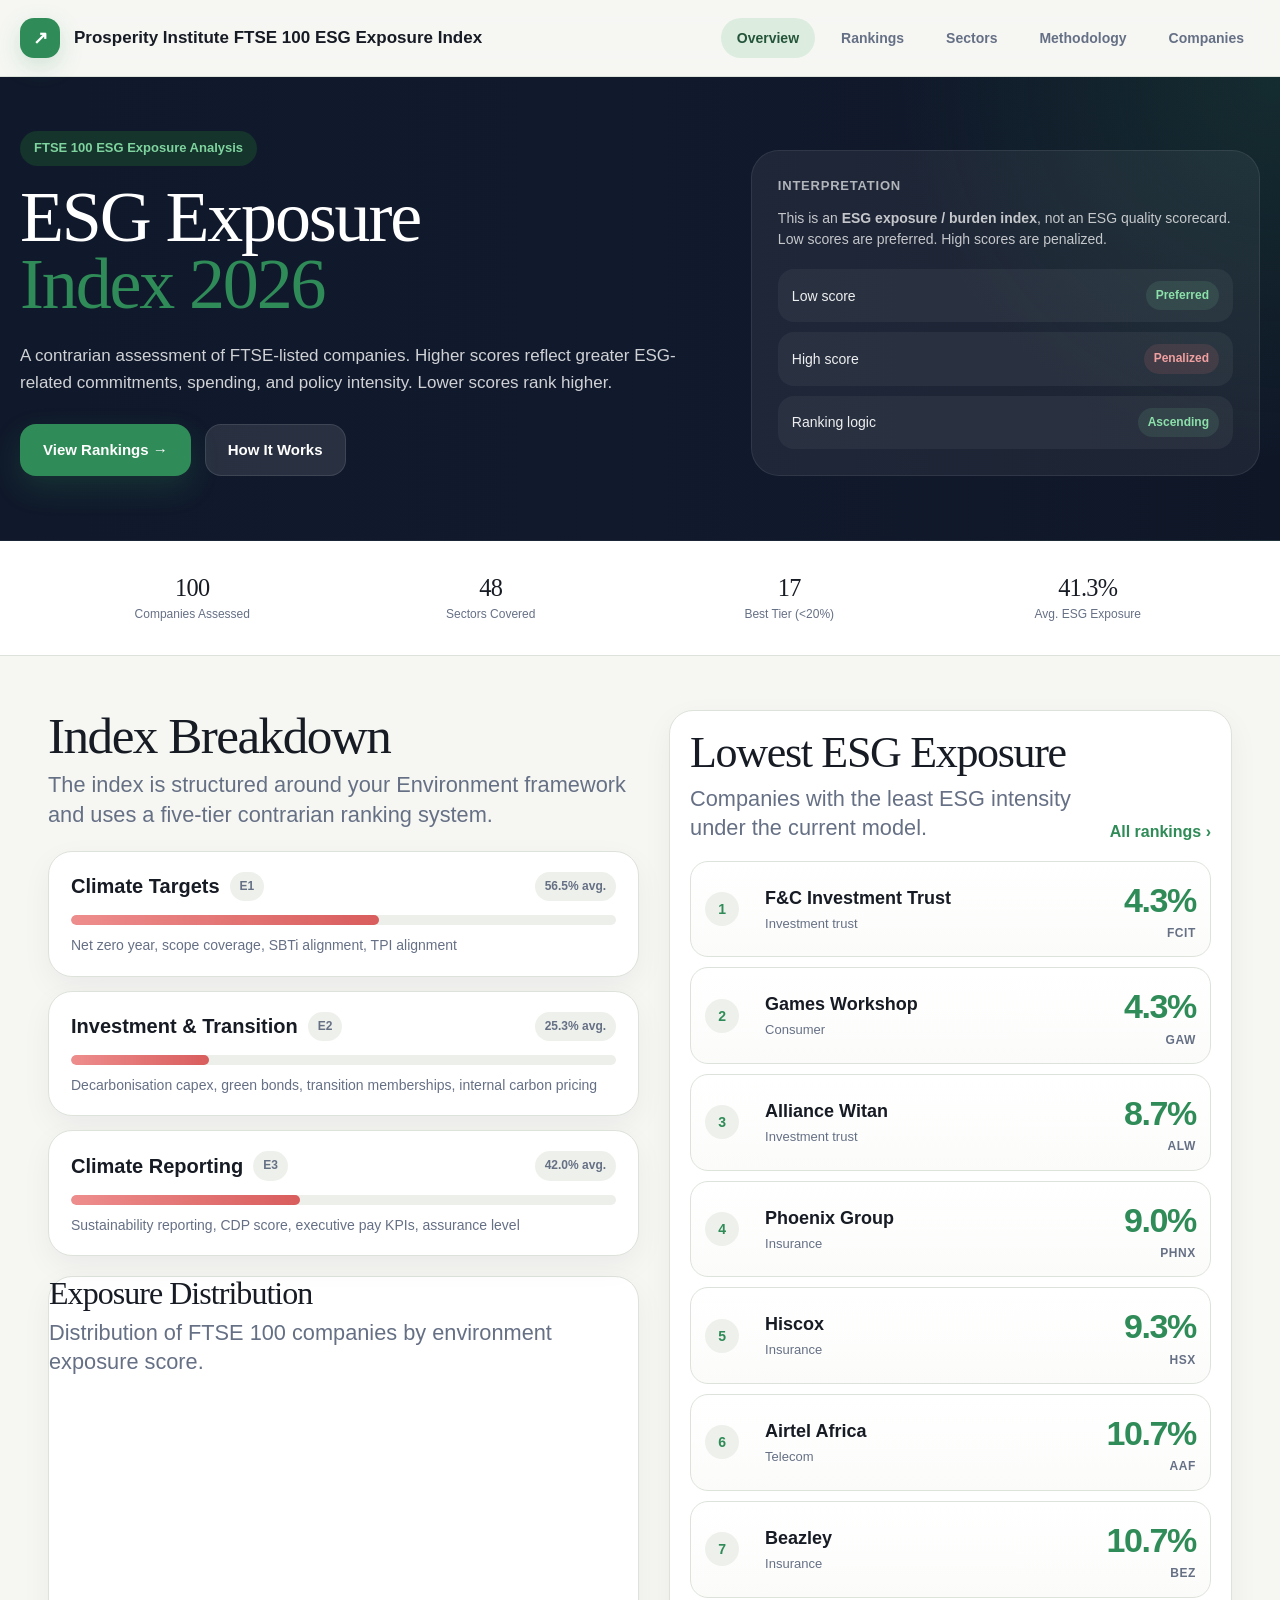
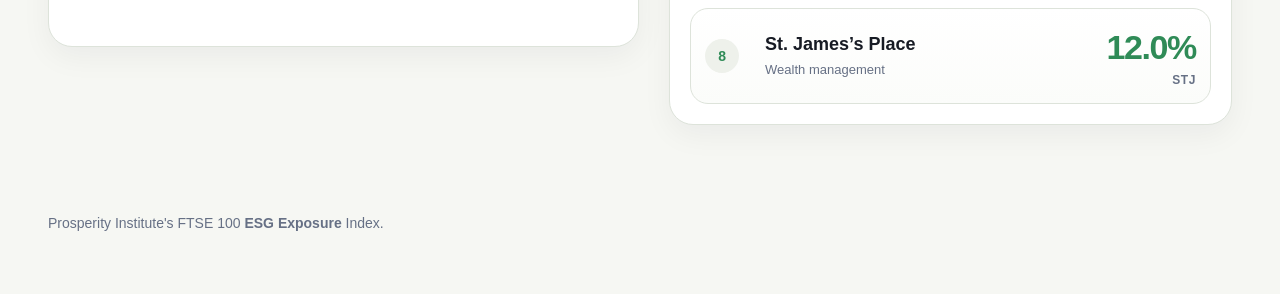
==== index.html @ be08cded "Update index.html" ====
<!DOCTYPE html>
<html lang="en">
<head>
  <meta charset="UTF-8">
  <meta name="viewport" content="width=device-width, initial-scale=1.0">
  <title>FTSE 100 ESG Exposure Index</title>
  <link rel="stylesheet" href="styles.css">
  <script src="https://cdn.plot.ly/plotly-2.35.2.min.js"></script>
  <script defer src="data.js"></script>
  <script defer src="index.js"></script>
</head>
<body>
  <header>
    <div class="wrap nav">
      <div class="brand">
        <div class="brand-mark">↗</div>
        <div class="brand-name">Prosperity Institute FTSE 100 <strong>ESG Exposure</strong> Index</div>
      </div>
      <nav class="nav-links">
        <a href="index.html" class="active">Overview</a>
        <a href="rankings.html">Rankings</a>
        <a href="sectors.html">Sectors</a>
        <a href="methodology.html">Methodology</a>
        <a href="companies.html">Companies</a>
      </nav>
    </div>
  </header>

  <section class="hero">
    <div class="wrap hero-inner">
      <div>
        <div class="eyebrow">FTSE 100 ESG Exposure Analysis</div>
        <h1>ESG Exposure <span class="accent">Index 2026</span></h1>
        <p>
          A contrarian assessment of FTSE-listed companies. Higher scores reflect greater ESG-related commitments,
          spending, and policy intensity. Lower scores rank higher.
        </p>
        <div class="hero-actions">
          <a class="btn btn-primary" href="rankings.html">View Rankings →</a>
          <a class="btn btn-secondary" href="methodology.html">How It Works</a>
        </div>
      </div>

      <div class="hero-panel">
        <h3>Interpretation</h3>
        <p>
          This is an <strong>ESG exposure / burden index</strong>, not an ESG quality scorecard.
          Low scores are preferred. High scores are penalized.
        </p>
        <div class="signal-list">
          <div class="signal"><span class="name">Low score</span><span class="tag">Preferred</span></div>
          <div class="signal"><span class="name">High score</span><span class="tag" style="background:rgba(240,120,120,0.12);color:#f0a0a0;">Penalized</span></div>
          <div class="signal"><span class="name">Ranking logic</span><span class="tag">Ascending</span></div>
        </div>
      </div>
    </div>
  </section>

  <div class="stats-strip">
    <div class="wrap stats-grid" id="statsGrid"></div>
  </div>

  <section class="page">
    <div class="wrap">
      <div class="overview-grid">

        <!-- LEFT COLUMN -->
        <div>
          <div class="section-head">
            <div>
              <h2>Index Breakdown</h2>
              <p>The index is structured around your Environment framework and uses a five-tier contrarian ranking system.</p>
            </div>
          </div>

          <div class="pillar-stack" id="pillarStack"></div>

          <!-- NEW DISTRIBUTION CHART -->
          <div class="card" style="margin-top:20px;">
            <div class="section-head" style="margin-bottom:10px;">
              <div>
                <h2 style="font-size:32px;">Exposure Distribution</h2>
                <p>Distribution of FTSE 100 companies by environment exposure score.</p>
              </div>
            </div>
            <div id="distributionChart" style="width:100%;height:260px;"></div>
          </div>
        </div>

        <!-- RIGHT COLUMN -->
        <div class="card leaderboard">
          <div class="section-head" style="margin-bottom:18px;">
            <div>
              <h2 style="font-size:44px;">Lowest ESG Exposure</h2>
              <p>Companies with the least ESG intensity under the current model.</p>
            </div>
            <a class="section-link" href="rankings.html">All rankings ›</a>
          </div>
          <div class="leaderboard-list" id="leaderboardList"></div>
        </div>

      </div>
    </div>
  </section>

  <footer class="foot">
    <div class="wrap">Prosperity Institute's FTSE 100 <strong>ESG Exposure</strong> Index.</div>
  </footer>
</body>
</html>
---- styles.css ----
:root {
  --bg: #f6f7f3; --surface: #ffffff; --surface-soft: #f0f3ee; --surface-muted: #eef1eb;
  --ink: #171b24; --ink-soft: #667085; --ink-faint: #98a2b3; --line: #dde3da; --line-dark: #d0d8ce;
  --navy: #10192b; --green: #2f8b57; --green-soft: #dcecdf; --green-faint: #edf7ef;
  --red: #d95d5d; --red-soft: #fae8e8; --amber: #c6872f; --amber-soft: #f6ecd9;
  --shadow: 0 10px 30px rgba(16,25,43,0.05);
}
* { box-sizing: border-box; }
html { scroll-behavior: smooth; }
body { margin: 0; font-family: Inter, Arial, sans-serif; background: var(--bg); color: var(--ink); line-height: 1.45; }
a { color: inherit; text-decoration: none; }
.wrap { max-width: 1240px; margin: 0 auto; padding: 0 28px; }
.wrap-wide { max-width: 1540px; margin: 0 auto; padding: 0 24px; }
header { position: sticky; top: 0; z-index: 50; background: rgba(246,247,243,0.92); backdrop-filter: blur(12px); border-bottom: 1px solid var(--line); }
.nav { display: flex; align-items: center; justify-content: space-between; padding: 18px 0; }
.brand { display: flex; align-items: center; gap: 14px; font-weight: 700; color: var(--ink); }
.brand-mark { width: 40px; height: 40px; border-radius: 14px; display: grid; place-items: center; background: var(--green); color: white; box-shadow: 0 8px 24px rgba(47,139,87,0.20); font-size: 18px; }
.brand-name { font-size: 17px; font-weight: 700; }
.nav-links { display: flex; gap: 10px; flex-wrap: wrap; }
.nav-links a { padding: 10px 16px; border-radius: 999px; color: var(--ink-soft); font-weight: 600; font-size: 14px; }
.nav-links a.active, .nav-links a:hover { background: var(--green-soft); color: #24553a; }
.hero { background: radial-gradient(circle at right top, rgba(47,139,87,0.18), transparent 28%), linear-gradient(90deg, var(--navy) 0%, #111a2d 48%, #0f1727 100%); color: white; border-bottom: 1px solid rgba(255,255,255,0.05); }
.hero-inner { display: grid; grid-template-columns: 1.15fr 0.85fr; gap: 42px; padding: 54px 0 64px; align-items: stretch; }
.eyebrow { display: inline-flex; align-items: center; gap: 8px; padding: 8px 14px; border-radius: 999px; background: rgba(24, 66, 43, 0.65); color: #7ed39f; font-size: 13px; font-weight: 600; }
.hero h1 { margin: 18px 0 0; font-family: Georgia, "Times New Roman", serif; font-size: 72px; line-height: 0.93; letter-spacing: -0.03em; font-weight: 400; }
.hero h1 .accent { color: var(--green); display: block; }
.hero p { margin: 24px 0 0; max-width: 740px; color: rgba(255,255,255,0.80); font-size: 17px; line-height: 1.6; }
.hero-actions { margin-top: 28px; display: flex; gap: 14px; flex-wrap: wrap; }
.btn { display: inline-flex; align-items: center; justify-content: center; gap: 10px; padding: 14px 22px; border-radius: 16px; font-weight: 700; font-size: 15px; border: 1px solid transparent; }
.btn-primary { background: var(--green); color: white; box-shadow: 0 12px 28px rgba(47,139,87,0.22); }
.btn-secondary { background: rgba(255,255,255,0.10); color: white; border-color: rgba(255,255,255,0.10); }
.hero-panel { align-self: end; background: rgba(255,255,255,0.06); border: 1px solid rgba(255,255,255,0.08); border-radius: 28px; padding: 26px; }
.hero-panel h3 { margin: 0 0 12px; font-size: 13px; letter-spacing: 0.06em; text-transform: uppercase; color: rgba(255,255,255,0.66); }
.hero-panel p { margin: 0 0 14px; font-size: 14px; color: rgba(255,255,255,0.74); line-height: 1.55; }
.signal-list { display: grid; gap: 10px; margin-top: 18px; }
.signal { display: flex; align-items: center; justify-content: space-between; gap: 16px; background: rgba(255,255,255,0.05); border-radius: 16px; padding: 12px 14px; }
.signal .name { font-size: 14px; color: rgba(255,255,255,0.92); }
.signal .tag { border-radius: 999px; padding: 6px 10px; background: rgba(126,211,159,0.12); color: #8ce0aa; font-size: 12px; font-weight: 700; }
.stats-strip { background: var(--surface); border-bottom: 1px solid var(--line); }
.stats-grid { display: grid; grid-template-columns: repeat(4, 1fr); gap: 0; }
.stat { padding: 28px 12px; text-align: center; }
.stat-value { font-family: Georgia, "Times New Roman", serif; font-size: 54px; line-height: 1; letter-spacing: -0.03em; }
.stat-label { margin-top: 6px; color: var(--ink-soft); font-size: 15px; }
section.page { padding: 54px 0; }
.section-head { display: flex; align-items: end; justify-content: space-between; gap: 20px; margin-bottom: 22px; }
.section-head h1, .section-head h2 { margin: 0; font-family: Georgia, "Times New Roman", serif; font-size: 46px; line-height: 1.02; letter-spacing: -0.03em; font-weight: 400; }
.section-head p { margin: 8px 0 0; color: var(--ink-soft); max-width: 720px; font-size: 18px; }
.section-link { color: var(--green); font-weight: 700; white-space: nowrap; }
.overview-grid { display: grid; grid-template-columns: 1.05fr 1fr; gap: 30px; align-items: start; }
.pillar-stack { display: grid; gap: 14px; }
.pillar-card, .card { background: var(--surface); border: 1px solid var(--line); border-radius: 24px; box-shadow: var(--shadow); }
.pillar-card { padding: 20px 22px; }
.pillar-top { display: flex; justify-content: space-between; gap: 16px; align-items: center; margin-bottom: 14px; }
.pillar-title { display: flex; gap: 10px; align-items: center; font-weight: 700; font-size: 20px; }
.pill { display: inline-flex; align-items: center; gap: 8px; padding: 6px 10px; border-radius: 999px; font-size: 12px; font-weight: 700; background: var(--surface-muted); color: var(--ink-soft); }
.progress { position: relative; width: 100%; height: 10px; background: #edf0ea; border-radius: 999px; overflow: hidden; }
.progress > span { display: block; height: 100%; border-radius: 999px; background: linear-gradient(90deg, #40b777 0%, var(--green) 100%); }
.progress.red > span { background: linear-gradient(90deg, #ee8d8d 0%, var(--red) 100%); }
.pillar-note { margin-top: 10px; color: var(--ink-soft); font-size: 14px; }
.leaderboard { padding: 20px; }
.leaderboard-list { display: grid; gap: 10px; }
.lb-row { display: grid; grid-template-columns: 46px minmax(0,1fr) 140px; gap: 14px; align-items: center; padding: 14px 14px; border-radius: 18px; border: 1px solid var(--line); background: linear-gradient(180deg, #fff, #fbfcfa); }
.lb-rank { width: 34px; height: 34px; border-radius: 999px; display: grid; place-items: center; background: var(--surface-muted); color: var(--green); font-weight: 800; font-size: 14px; }
.lb-company .name { font-weight: 700; font-size: 18px; white-space: nowrap; overflow: hidden; text-overflow: ellipsis; }
.lb-company .meta { margin-top: 4px; color: var(--ink-soft); font-size: 13px; }
.lb-score { text-align: right; }
.lb-score .value { font-size: 34px; font-weight: 800; letter-spacing: -0.04em; }
.lb-score .ticker { color: var(--ink-soft); font-size: 12px; font-weight: 700; letter-spacing: 0.05em; }
.toolbar { display: grid; grid-template-columns: minmax(0,1fr) 220px 160px; gap: 12px; margin: 22px 0; }
.control { border-radius: 18px; border: 1px solid var(--line-dark); background: var(--surface); padding: 14px 16px; font-size: 15px; color: var(--ink); outline: none; }
.table-card { background: var(--surface); border: 1px solid var(--line); border-radius: 24px; box-shadow: var(--shadow); }
.table-wrap { overflow-x: auto; border-radius: 24px; }
table { width: 100%; border-collapse: collapse; min-width: 1350px; }
thead th { text-align: left; padding: 18px 16px; font-size: 13px; color: var(--ink-soft); letter-spacing: 0.04em; text-transform: uppercase; border-bottom: 1px solid var(--line); background: #fbfcfa; position: sticky; top: 0; z-index: 2; cursor: pointer; white-space: nowrap; }
tbody td { padding: 16px; border-bottom: 1px solid var(--line); vertical-align: middle; font-size: 15px; }
tbody tr:hover { background: #fbfcfa; }
.rank-badge { width: 32px; height: 32px; border-radius: 999px; display: grid; place-items: center; background: var(--surface-muted); color: var(--green); font-weight: 800; font-size: 14px; }
.ticker-badge { display: inline-flex; padding: 5px 8px; border-radius: 8px; background: var(--surface-muted); color: var(--ink-soft); font-size: 12px; font-weight: 700; }
.company-name { font-weight: 700; font-size: 16px; min-width: 240px; }
.sector-name { color: var(--ink-soft); }
.metric-cell { display: flex; align-items: center; gap: 10px; }
.metric-cell .pct { min-width: 48px; text-align: right; color: var(--ink-soft); font-weight: 600; font-size: 13px; }
.tiny-track { width: 78px; height: 8px; border-radius: 999px; background: #edf0ea; overflow: hidden; }
.tiny-fill { height: 100%; border-radius: 999px; background: linear-gradient(90deg, #40b777 0%, var(--green) 100%); }
.tiny-fill.bad { background: linear-gradient(90deg, #ee8d8d 0%, var(--red) 100%); }
.score-value { font-size: 17px; font-weight: 800; letter-spacing: -0.02em; }
.tier-pill { display: inline-flex; align-items: center; gap: 8px; padding: 8px 12px; border-radius: 999px; font-size: 13px; font-weight: 700; }
.tier-pill::before { content: ''; width: 7px; height: 7px; border-radius: 999px; background: currentColor; }
.tier-best { color: #1f7a46; background: #e8f5ea; }
.tier-good { color: #4f9b63; background: #eef8f0; }
.tier-moderate { color: #b7811f; background: #f8edd8; }
.tier-poor { color: #c96a2b; background: #faeadf; }
.tier-wasteful { color: #c94b4b; background: #f9e3e3; }
.method-grid, .simple-grid { display: grid; grid-template-columns: repeat(3, 1fr); gap: 18px; }
.method-card, .simple-card { background: var(--surface); border: 1px solid var(--line); border-radius: 24px; padding: 24px; box-shadow: var(--shadow); }
.method-card h3, .simple-card h3 { margin: 0 0 14px; font-size: 24px; font-family: Georgia, "Times New Roman", serif; font-weight: 400; }
.method-card ul { margin: 0; padding-left: 18px; color: var(--ink-soft); }
.method-card li { margin: 10px 0; }
.simple-card p, .simple-card li { color: var(--ink-soft); }
.construction { margin-top: 18px; background: #fbfcfa; border: 1px solid var(--line); border-radius: 20px; padding: 18px 20px; color: var(--ink-soft); }
.foot { padding: 34px 0 60px; color: var(--ink-soft); font-size: 14px; }
@media (max-width: 1050px) {
  .hero-inner, .overview-grid, .method-grid, .simple-grid { grid-template-columns: 1fr; }
  .stats-grid { grid-template-columns: repeat(2, 1fr); }
  .toolbar { grid-template-columns: 1fr; }
  .hero h1 { font-size: 56px; }
}
@media (max-width: 640px) {
  .wrap, .wrap-wide { padding: 0 18px; }
  .nav { gap: 14px; flex-direction: column; align-items: flex-start; }
  .nav-links { gap: 6px; }
  .stats-grid { grid-template-columns: 1fr; }
  .hero h1 { font-size: 44px; }
  .section-head h1, .section-head h2 { font-size: 38px; }
  .lb-row { grid-template-columns: 40px minmax(0,1fr); }
  .lb-score { text-align: left; grid-column: 2; }
}
.sector-stat-card,
.stat-card {
  min-height: 120px;
  display: flex;
  flex-direction: column;
  justify-content: space-between;
  padding: 14px 18px;
}

.sector-stat-value,
.stat-value {
  font-size: clamp(18px, 1.9vw, 30px);
  line-height: 1.05;
  white-space: normal;
  overflow-wrap: anywhere;
  word-break: break-word;
  max-width: 100%;
  margin: 6px 0;
}

.stat-label {
  font-size: 12px;
  line-height: 1.2;
  margin-bottom: 6px;
}

.stat-note {
  font-size: 12px;
  line-height: 1.2;
  margin-top: 6px;
}

.section-head h2 {
  font-size: clamp(32px, 4vw, 56px);
  line-height: 1.02;
  white-space: normal;
  overflow-wrap: anywhere;
  word-break: break-word;
  max-width: 100%;
  margin: 0 0 8px;
}

.section-head p {
  font-size: clamp(16px, 1.7vw, 22px);
  line-height: 1.35;
  margin: 0;
}

.stats-grid {
  gap: 10px;
}

@media (max-width: 900px) {
  .section-head h2 {
    font-size: clamp(26px, 7vw, 40px);
  }

  .section-head p {
    font-size: clamp(14px, 3.5vw, 18px);
  }

  .sector-stat-value,
  .stat-value {
    font-size: clamp(16px, 5vw, 24px);
  }
}
body:has(#sectorBarChart) .section-head h2 {
  font-size: clamp(24px, 2.8vw, 38px) !important;
  line-height: 1.1 !important;
  white-space: normal !important;
  overflow-wrap: anywhere !important;
  word-break: break-word !important;
  max-width: 100%;
}

body:has(#sectorBarChart) .section-head p {
  font-size: clamp(14px, 1.4vw, 18px);
  line-height: 1.4;
}
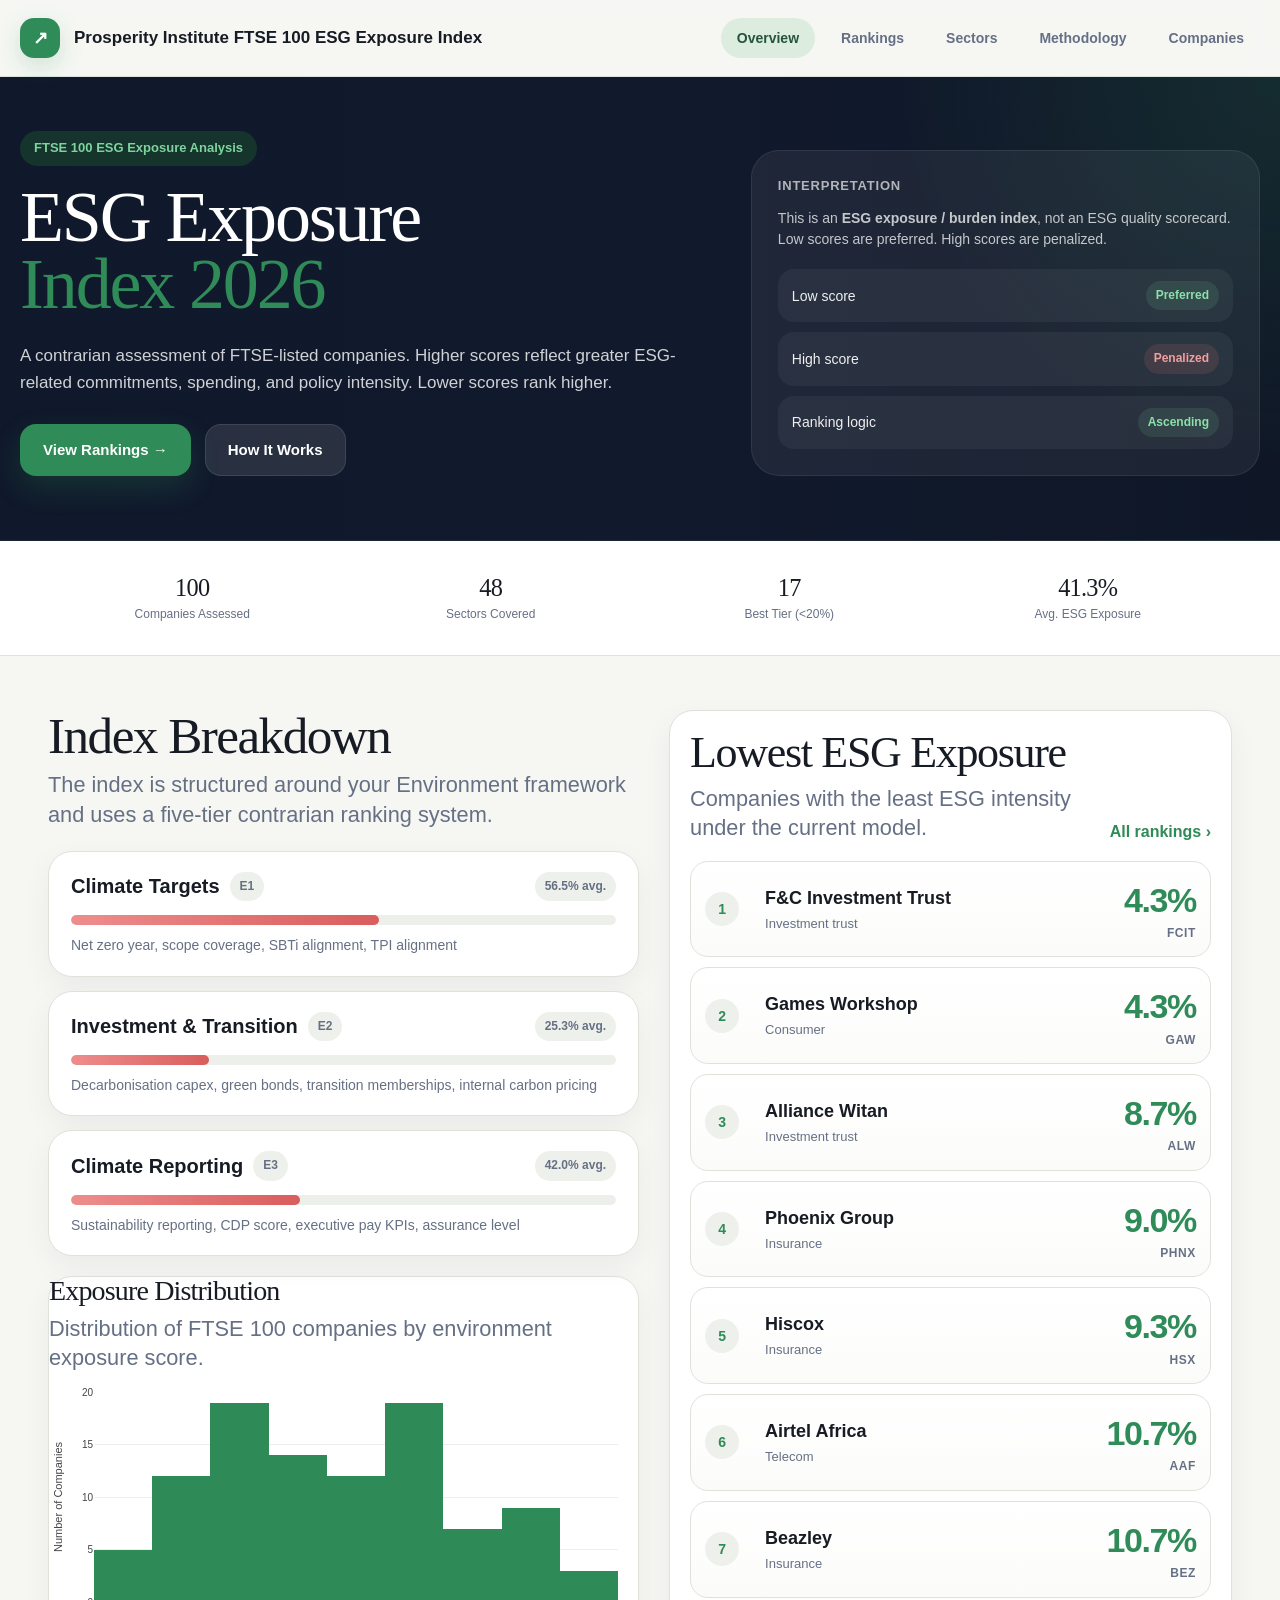
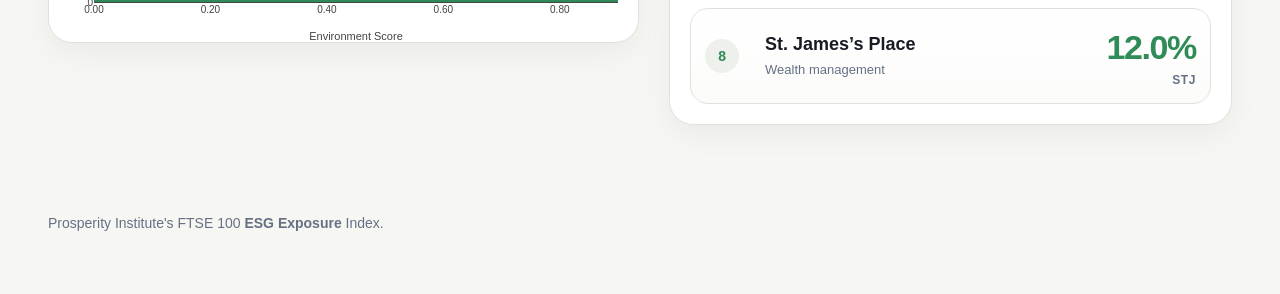
==== commit e9c62202: "Update index.html" ====
--- a/index.html
+++ b/index.html
@@ -79,7 +79,7 @@
           <div class="card" style="margin-top:20px;">
             <div class="section-head" style="margin-bottom:10px;">
               <div>
-                <h2 style="font-size:32px;">Exposure Distribution</h2>
+                <h2 style="font-size:28px;">Exposure Distribution</h2>
                 <p>Distribution of FTSE 100 companies by environment exposure score.</p>
               </div>
             </div>
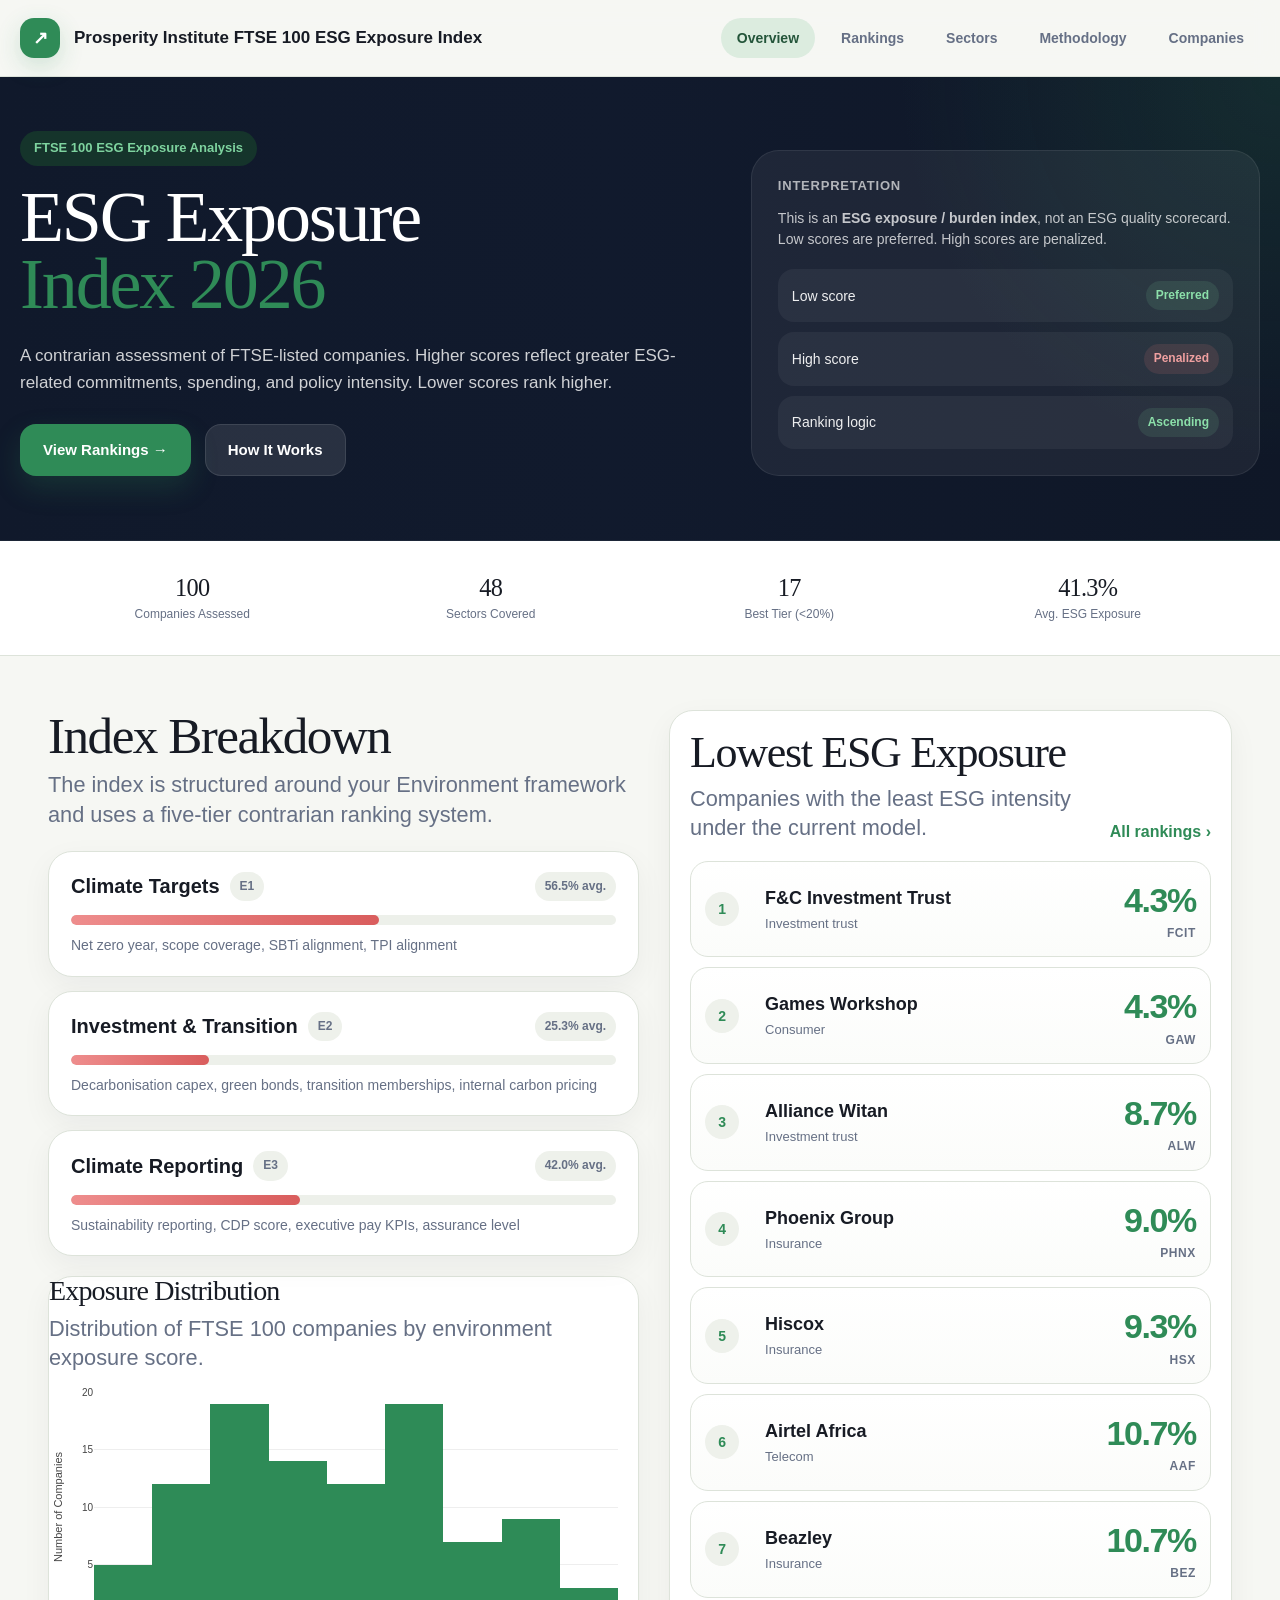
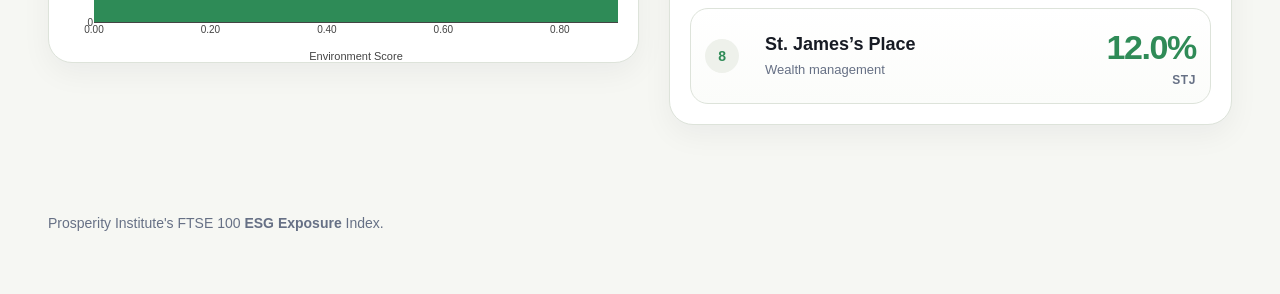
==== commit 775cbd6f: "Update index.html" ====
--- a/index.html
+++ b/index.html
@@ -83,7 +83,7 @@
                 <p>Distribution of FTSE 100 companies by environment exposure score.</p>
               </div>
             </div>
-            <div id="distributionChart" style="width:100%;height:260px;"></div>
+            <div id="distributionChart" style="width:100%;height:280px;"></div>
           </div>
         </div>
 
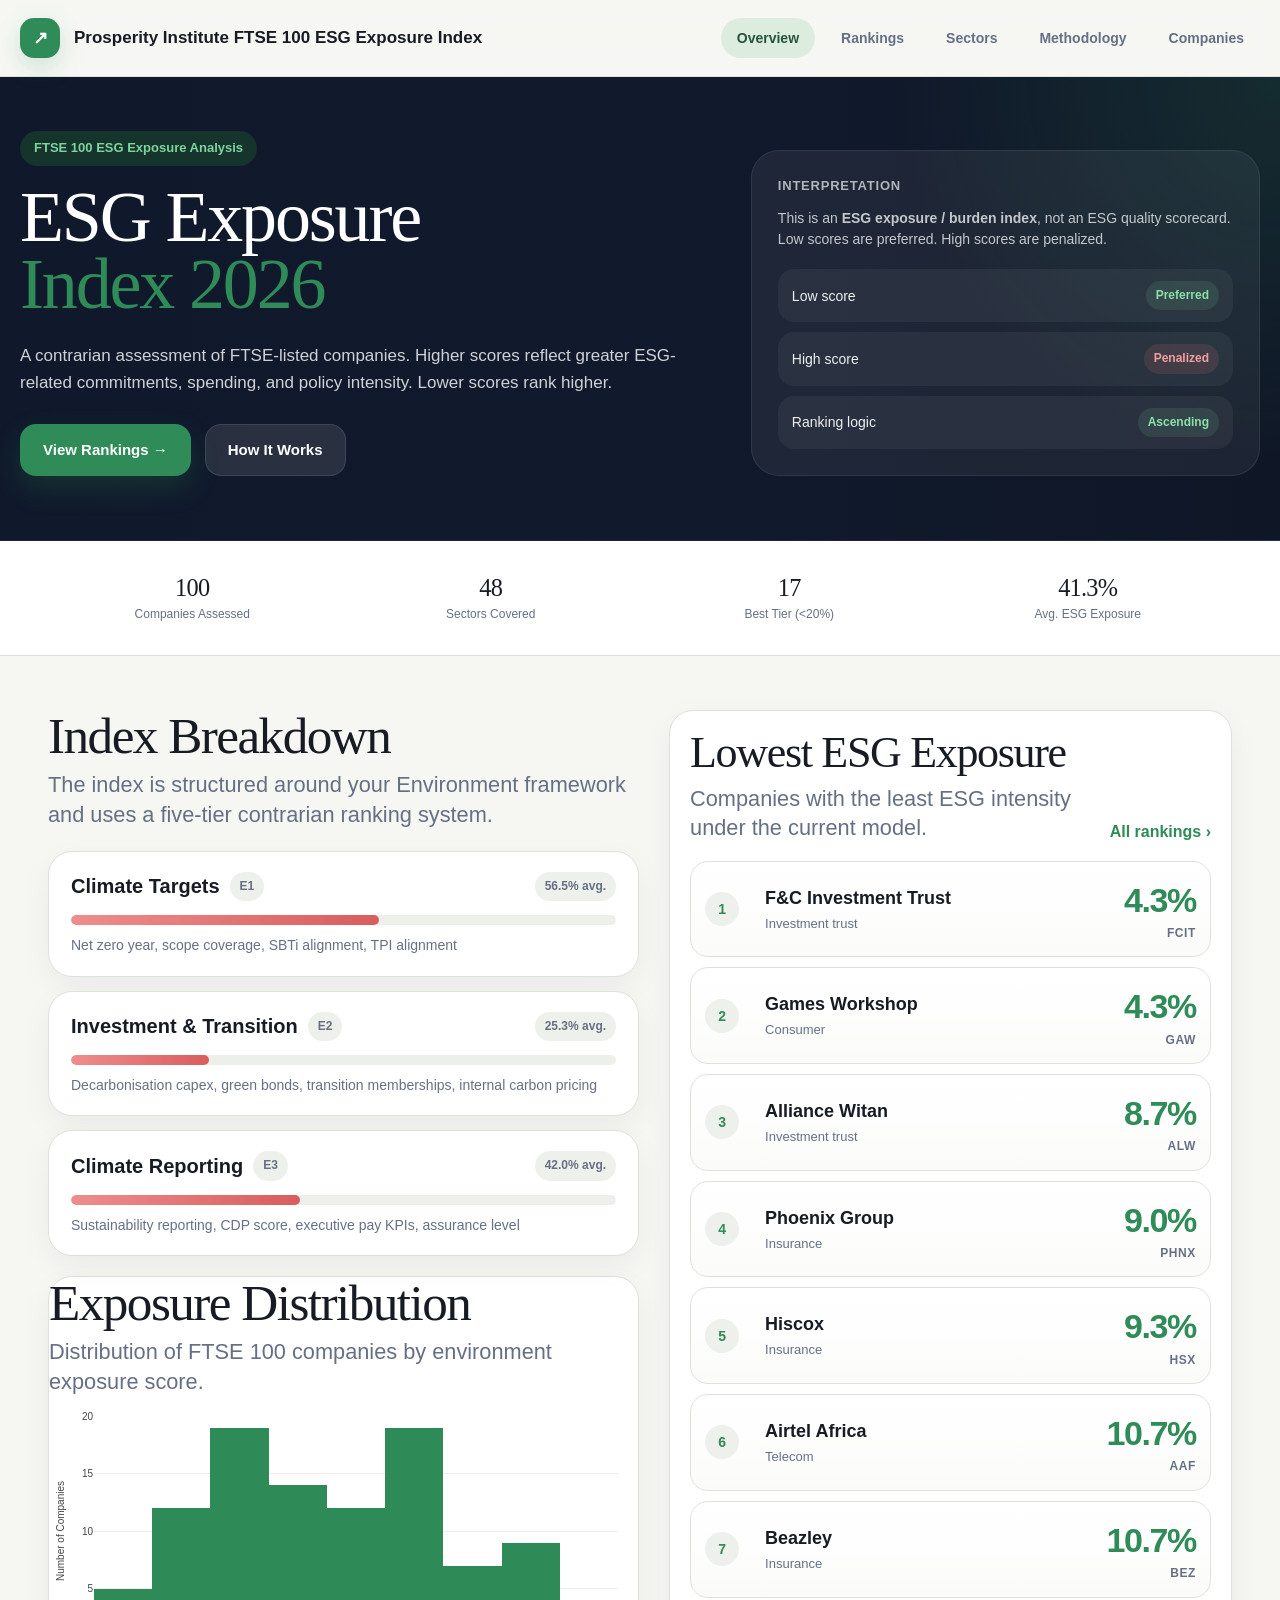
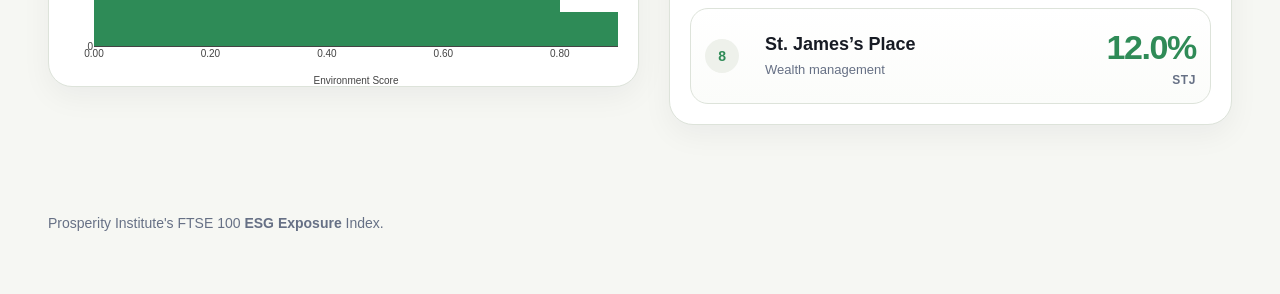
==== commit a4dd291a: "Update index.html" ====
--- a/index.html
+++ b/index.html
@@ -77,12 +77,12 @@
 
           <!-- NEW DISTRIBUTION CHART -->
           <div class="card" style="margin-top:20px;">
-            <div class="section-head" style="margin-bottom:10px;">
-              <div>
-                <h2 style="font-size:28px;">Exposure Distribution</h2>
-                <p>Distribution of FTSE 100 companies by environment exposure score.</p>
-              </div>
-            </div>
+            <div class="section-head overview-mini-head" style="margin-bottom:10px;">
+  <div>
+    <h2>Exposure Distribution</h2>
+    <p>Distribution of FTSE 100 companies by environment exposure score.</p>
+  </div>
+</div>
             <div id="distributionChart" style="width:100%;height:280px;"></div>
           </div>
         </div>
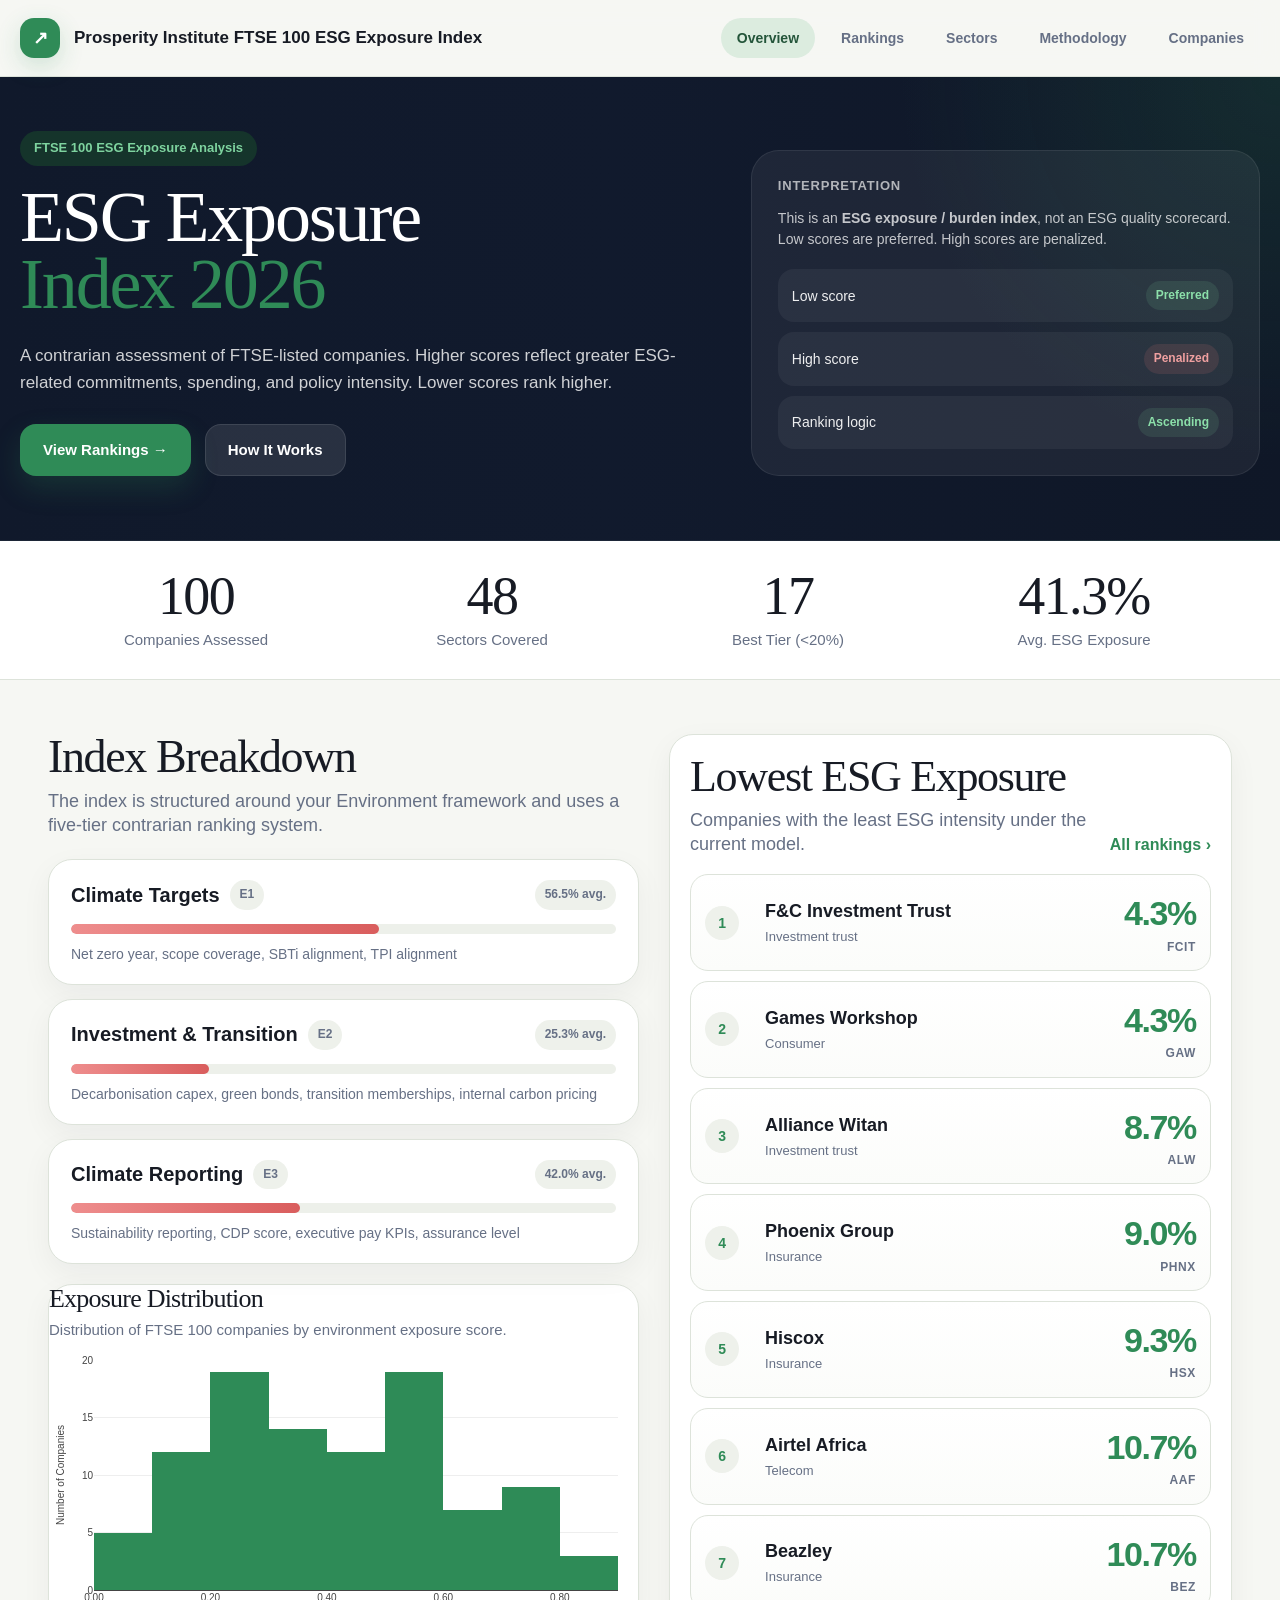
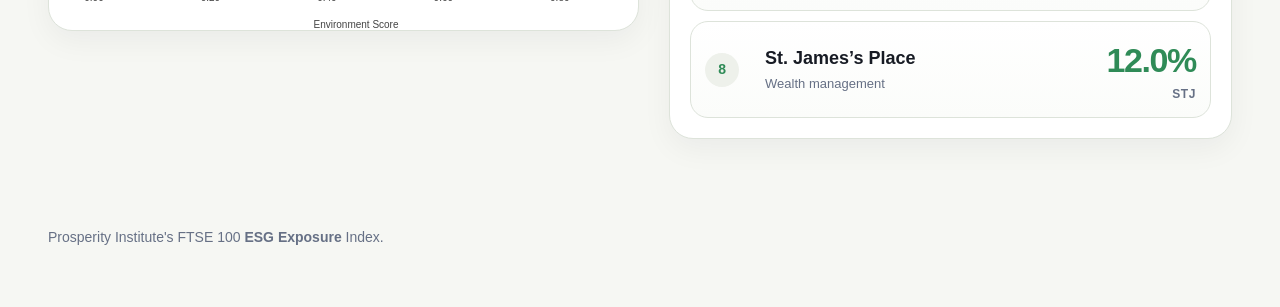
==== commit 56624dd7: "Update index.html" ====
--- a/index.html
+++ b/index.html
@@ -64,7 +64,6 @@
     <div class="wrap">
       <div class="overview-grid">
 
-        <!-- LEFT COLUMN -->
         <div>
           <div class="section-head">
             <div>
@@ -75,19 +74,17 @@
 
           <div class="pillar-stack" id="pillarStack"></div>
 
-          <!-- NEW DISTRIBUTION CHART -->
           <div class="card" style="margin-top:20px;">
             <div class="section-head overview-mini-head" style="margin-bottom:10px;">
-  <div>
-    <h2>Exposure Distribution</h2>
-    <p>Distribution of FTSE 100 companies by environment exposure score.</p>
-  </div>
-</div>
+              <div>
+                <h2>Exposure Distribution</h2>
+                <p>Distribution of FTSE 100 companies by environment exposure score.</p>
+              </div>
+            </div>
             <div id="distributionChart" style="width:100%;height:280px;"></div>
           </div>
         </div>
 
-        <!-- RIGHT COLUMN -->
         <div class="card leaderboard">
           <div class="section-head" style="margin-bottom:18px;">
             <div>
--- a/styles.css
+++ b/styles.css
@@ -1,145 +1,709 @@
 
 :root {
-  --bg: #f6f7f3; --surface: #ffffff; --surface-soft: #f0f3ee; --surface-muted: #eef1eb;
-  --ink: #171b24; --ink-soft: #667085; --ink-faint: #98a2b3; --line: #dde3da; --line-dark: #d0d8ce;
-  --navy: #10192b; --green: #2f8b57; --green-soft: #dcecdf; --green-faint: #edf7ef;
-  --red: #d95d5d; --red-soft: #fae8e8; --amber: #c6872f; --amber-soft: #f6ecd9;
-  --shadow: 0 10px 30px rgba(16,25,43,0.05);
-}
-* { box-sizing: border-box; }
-html { scroll-behavior: smooth; }
-body { margin: 0; font-family: Inter, Arial, sans-serif; background: var(--bg); color: var(--ink); line-height: 1.45; }
-a { color: inherit; text-decoration: none; }
-.wrap { max-width: 1240px; margin: 0 auto; padding: 0 28px; }
-.wrap-wide { max-width: 1540px; margin: 0 auto; padding: 0 24px; }
-header { position: sticky; top: 0; z-index: 50; background: rgba(246,247,243,0.92); backdrop-filter: blur(12px); border-bottom: 1px solid var(--line); }
-.nav { display: flex; align-items: center; justify-content: space-between; padding: 18px 0; }
-.brand { display: flex; align-items: center; gap: 14px; font-weight: 700; color: var(--ink); }
-.brand-mark { width: 40px; height: 40px; border-radius: 14px; display: grid; place-items: center; background: var(--green); color: white; box-shadow: 0 8px 24px rgba(47,139,87,0.20); font-size: 18px; }
-.brand-name { font-size: 17px; font-weight: 700; }
-.nav-links { display: flex; gap: 10px; flex-wrap: wrap; }
-.nav-links a { padding: 10px 16px; border-radius: 999px; color: var(--ink-soft); font-weight: 600; font-size: 14px; }
-.nav-links a.active, .nav-links a:hover { background: var(--green-soft); color: #24553a; }
-.hero { background: radial-gradient(circle at right top, rgba(47,139,87,0.18), transparent 28%), linear-gradient(90deg, var(--navy) 0%, #111a2d 48%, #0f1727 100%); color: white; border-bottom: 1px solid rgba(255,255,255,0.05); }
-.hero-inner { display: grid; grid-template-columns: 1.15fr 0.85fr; gap: 42px; padding: 54px 0 64px; align-items: stretch; }
-.eyebrow { display: inline-flex; align-items: center; gap: 8px; padding: 8px 14px; border-radius: 999px; background: rgba(24, 66, 43, 0.65); color: #7ed39f; font-size: 13px; font-weight: 600; }
-.hero h1 { margin: 18px 0 0; font-family: Georgia, "Times New Roman", serif; font-size: 72px; line-height: 0.93; letter-spacing: -0.03em; font-weight: 400; }
-.hero h1 .accent { color: var(--green); display: block; }
-.hero p { margin: 24px 0 0; max-width: 740px; color: rgba(255,255,255,0.80); font-size: 17px; line-height: 1.6; }
-.hero-actions { margin-top: 28px; display: flex; gap: 14px; flex-wrap: wrap; }
-.btn { display: inline-flex; align-items: center; justify-content: center; gap: 10px; padding: 14px 22px; border-radius: 16px; font-weight: 700; font-size: 15px; border: 1px solid transparent; }
-.btn-primary { background: var(--green); color: white; box-shadow: 0 12px 28px rgba(47,139,87,0.22); }
-.btn-secondary { background: rgba(255,255,255,0.10); color: white; border-color: rgba(255,255,255,0.10); }
-.hero-panel { align-self: end; background: rgba(255,255,255,0.06); border: 1px solid rgba(255,255,255,0.08); border-radius: 28px; padding: 26px; }
-.hero-panel h3 { margin: 0 0 12px; font-size: 13px; letter-spacing: 0.06em; text-transform: uppercase; color: rgba(255,255,255,0.66); }
-.hero-panel p { margin: 0 0 14px; font-size: 14px; color: rgba(255,255,255,0.74); line-height: 1.55; }
-.signal-list { display: grid; gap: 10px; margin-top: 18px; }
-.signal { display: flex; align-items: center; justify-content: space-between; gap: 16px; background: rgba(255,255,255,0.05); border-radius: 16px; padding: 12px 14px; }
-.signal .name { font-size: 14px; color: rgba(255,255,255,0.92); }
-.signal .tag { border-radius: 999px; padding: 6px 10px; background: rgba(126,211,159,0.12); color: #8ce0aa; font-size: 12px; font-weight: 700; }
-.stats-strip { background: var(--surface); border-bottom: 1px solid var(--line); }
-.stats-grid { display: grid; grid-template-columns: repeat(4, 1fr); gap: 0; }
-.stat { padding: 28px 12px; text-align: center; }
-.stat-value { font-family: Georgia, "Times New Roman", serif; font-size: 54px; line-height: 1; letter-spacing: -0.03em; }
-.stat-label { margin-top: 6px; color: var(--ink-soft); font-size: 15px; }
-section.page { padding: 54px 0; }
-.section-head { display: flex; align-items: end; justify-content: space-between; gap: 20px; margin-bottom: 22px; }
-.section-head h1, .section-head h2 { margin: 0; font-family: Georgia, "Times New Roman", serif; font-size: 46px; line-height: 1.02; letter-spacing: -0.03em; font-weight: 400; }
-.section-head p { margin: 8px 0 0; color: var(--ink-soft); max-width: 720px; font-size: 18px; }
-.section-link { color: var(--green); font-weight: 700; white-space: nowrap; }
-.overview-grid { display: grid; grid-template-columns: 1.05fr 1fr; gap: 30px; align-items: start; }
-.pillar-stack { display: grid; gap: 14px; }
-.pillar-card, .card { background: var(--surface); border: 1px solid var(--line); border-radius: 24px; box-shadow: var(--shadow); }
-.pillar-card { padding: 20px 22px; }
-.pillar-top { display: flex; justify-content: space-between; gap: 16px; align-items: center; margin-bottom: 14px; }
-.pillar-title { display: flex; gap: 10px; align-items: center; font-weight: 700; font-size: 20px; }
-.pill { display: inline-flex; align-items: center; gap: 8px; padding: 6px 10px; border-radius: 999px; font-size: 12px; font-weight: 700; background: var(--surface-muted); color: var(--ink-soft); }
-.progress { position: relative; width: 100%; height: 10px; background: #edf0ea; border-radius: 999px; overflow: hidden; }
-.progress > span { display: block; height: 100%; border-radius: 999px; background: linear-gradient(90deg, #40b777 0%, var(--green) 100%); }
-.progress.red > span { background: linear-gradient(90deg, #ee8d8d 0%, var(--red) 100%); }
-.pillar-note { margin-top: 10px; color: var(--ink-soft); font-size: 14px; }
-.leaderboard { padding: 20px; }
-.leaderboard-list { display: grid; gap: 10px; }
-.lb-row { display: grid; grid-template-columns: 46px minmax(0,1fr) 140px; gap: 14px; align-items: center; padding: 14px 14px; border-radius: 18px; border: 1px solid var(--line); background: linear-gradient(180deg, #fff, #fbfcfa); }
-.lb-rank { width: 34px; height: 34px; border-radius: 999px; display: grid; place-items: center; background: var(--surface-muted); color: var(--green); font-weight: 800; font-size: 14px; }
-.lb-company .name { font-weight: 700; font-size: 18px; white-space: nowrap; overflow: hidden; text-overflow: ellipsis; }
-.lb-company .meta { margin-top: 4px; color: var(--ink-soft); font-size: 13px; }
-.lb-score { text-align: right; }
-.lb-score .value { font-size: 34px; font-weight: 800; letter-spacing: -0.04em; }
-.lb-score .ticker { color: var(--ink-soft); font-size: 12px; font-weight: 700; letter-spacing: 0.05em; }
-.toolbar { display: grid; grid-template-columns: minmax(0,1fr) 220px 160px; gap: 12px; margin: 22px 0; }
-.control { border-radius: 18px; border: 1px solid var(--line-dark); background: var(--surface); padding: 14px 16px; font-size: 15px; color: var(--ink); outline: none; }
-.table-card { background: var(--surface); border: 1px solid var(--line); border-radius: 24px; box-shadow: var(--shadow); }
-.table-wrap { overflow-x: auto; border-radius: 24px; }
-table { width: 100%; border-collapse: collapse; min-width: 1350px; }
-thead th { text-align: left; padding: 18px 16px; font-size: 13px; color: var(--ink-soft); letter-spacing: 0.04em; text-transform: uppercase; border-bottom: 1px solid var(--line); background: #fbfcfa; position: sticky; top: 0; z-index: 2; cursor: pointer; white-space: nowrap; }
-tbody td { padding: 16px; border-bottom: 1px solid var(--line); vertical-align: middle; font-size: 15px; }
-tbody tr:hover { background: #fbfcfa; }
-.rank-badge { width: 32px; height: 32px; border-radius: 999px; display: grid; place-items: center; background: var(--surface-muted); color: var(--green); font-weight: 800; font-size: 14px; }
-.ticker-badge { display: inline-flex; padding: 5px 8px; border-radius: 8px; background: var(--surface-muted); color: var(--ink-soft); font-size: 12px; font-weight: 700; }
-.company-name { font-weight: 700; font-size: 16px; min-width: 240px; }
-.sector-name { color: var(--ink-soft); }
-.metric-cell { display: flex; align-items: center; gap: 10px; }
-.metric-cell .pct { min-width: 48px; text-align: right; color: var(--ink-soft); font-weight: 600; font-size: 13px; }
-.tiny-track { width: 78px; height: 8px; border-radius: 999px; background: #edf0ea; overflow: hidden; }
-.tiny-fill { height: 100%; border-radius: 999px; background: linear-gradient(90deg, #40b777 0%, var(--green) 100%); }
-.tiny-fill.bad { background: linear-gradient(90deg, #ee8d8d 0%, var(--red) 100%); }
-.score-value { font-size: 17px; font-weight: 800; letter-spacing: -0.02em; }
-.tier-pill { display: inline-flex; align-items: center; gap: 8px; padding: 8px 12px; border-radius: 999px; font-size: 13px; font-weight: 700; }
-.tier-pill::before { content: ''; width: 7px; height: 7px; border-radius: 999px; background: currentColor; }
-.tier-best { color: #1f7a46; background: #e8f5ea; }
-.tier-good { color: #4f9b63; background: #eef8f0; }
-.tier-moderate { color: #b7811f; background: #f8edd8; }
-.tier-poor { color: #c96a2b; background: #faeadf; }
-.tier-wasteful { color: #c94b4b; background: #f9e3e3; }
-.method-grid, .simple-grid { display: grid; grid-template-columns: repeat(3, 1fr); gap: 18px; }
-.method-card, .simple-card { background: var(--surface); border: 1px solid var(--line); border-radius: 24px; padding: 24px; box-shadow: var(--shadow); }
-.method-card h3, .simple-card h3 { margin: 0 0 14px; font-size: 24px; font-family: Georgia, "Times New Roman", serif; font-weight: 400; }
-.method-card ul { margin: 0; padding-left: 18px; color: var(--ink-soft); }
-.method-card li { margin: 10px 0; }
-.simple-card p, .simple-card li { color: var(--ink-soft); }
-.construction { margin-top: 18px; background: #fbfcfa; border: 1px solid var(--line); border-radius: 20px; padding: 18px 20px; color: var(--ink-soft); }
-.foot { padding: 34px 0 60px; color: var(--ink-soft); font-size: 14px; }
-@media (max-width: 1050px) {
-  .hero-inner, .overview-grid, .method-grid, .simple-grid { grid-template-columns: 1fr; }
-  .stats-grid { grid-template-columns: repeat(2, 1fr); }
-  .toolbar { grid-template-columns: 1fr; }
-  .hero h1 { font-size: 56px; }
-}
-@media (max-width: 640px) {
-  .wrap, .wrap-wide { padding: 0 18px; }
-  .nav { gap: 14px; flex-direction: column; align-items: flex-start; }
-  .nav-links { gap: 6px; }
-  .stats-grid { grid-template-columns: 1fr; }
-  .hero h1 { font-size: 44px; }
-  .section-head h1, .section-head h2 { font-size: 38px; }
-  .lb-row { grid-template-columns: 40px minmax(0,1fr); }
-  .lb-score { text-align: left; grid-column: 2; }
-}
-.sector-stat-card,
-.stat-card {
-  min-height: 120px;
-  display: flex;
-  flex-direction: column;
+  --bg: #f6f7f3;
+  --surface: #ffffff;
+  --surface-soft: #f0f3ee;
+  --surface-muted: #eef1eb;
+  --ink: #171b24;
+  --ink-soft: #667085;
+  --ink-faint: #98a2b3;
+  --line: #dde3da;
+  --line-dark: #d0d8ce;
+  --navy: #10192b;
+  --green: #2f8b57;
+  --green-soft: #dcecdf;
+  --green-faint: #edf7ef;
+  --red: #d95d5d;
+  --red-soft: #fae8e8;
+  --amber: #c6872f;
+  --amber-soft: #f6ecd9;
+  --shadow: 0 10px 30px rgba(16, 25, 43, 0.05);
+}
+
+* {
+  box-sizing: border-box;
+}
+
+html {
+  scroll-behavior: smooth;
+}
+
+body {
+  margin: 0;
+  font-family: Inter, Arial, sans-serif;
+  background: var(--bg);
+  color: var(--ink);
+  line-height: 1.45;
+}
+
+a {
+  color: inherit;
+  text-decoration: none;
+}
+
+.wrap {
+  max-width: 1240px;
+  margin: 0 auto;
+  padding: 0 28px;
+}
+
+.wrap-wide {
+  max-width: 1540px;
+  margin: 0 auto;
+  padding: 0 24px;
+}
+
+header {
+  position: sticky;
+  top: 0;
+  z-index: 50;
+  background: rgba(246, 247, 243, 0.92);
+  backdrop-filter: blur(12px);
+  border-bottom: 1px solid var(--line);
+}
+
+.nav {
+  display: flex;
+  align-items: center;
   justify-content: space-between;
-  padding: 14px 18px;
-}
-
-.sector-stat-value,
+  padding: 18px 0;
+}
+
+.brand {
+  display: flex;
+  align-items: center;
+  gap: 14px;
+  font-weight: 700;
+  color: var(--ink);
+}
+
+.brand-mark {
+  width: 40px;
+  height: 40px;
+  border-radius: 14px;
+  display: grid;
+  place-items: center;
+  background: var(--green);
+  color: white;
+  box-shadow: 0 8px 24px rgba(47, 139, 87, 0.2);
+  font-size: 18px;
+}
+
+.brand-name {
+  font-size: 17px;
+  font-weight: 700;
+}
+
+.nav-links {
+  display: flex;
+  gap: 10px;
+  flex-wrap: wrap;
+}
+
+.nav-links a {
+  padding: 10px 16px;
+  border-radius: 999px;
+  color: var(--ink-soft);
+  font-weight: 600;
+  font-size: 14px;
+}
+
+.nav-links a.active,
+.nav-links a:hover {
+  background: var(--green-soft);
+  color: #24553a;
+}
+
+.hero {
+  background:
+    radial-gradient(circle at right top, rgba(47, 139, 87, 0.18), transparent 28%),
+    linear-gradient(90deg, var(--navy) 0%, #111a2d 48%, #0f1727 100%);
+  color: white;
+  border-bottom: 1px solid rgba(255, 255, 255, 0.05);
+}
+
+.hero-inner {
+  display: grid;
+  grid-template-columns: 1.15fr 0.85fr;
+  gap: 42px;
+  padding: 54px 0 64px;
+  align-items: stretch;
+}
+
+.eyebrow {
+  display: inline-flex;
+  align-items: center;
+  gap: 8px;
+  padding: 8px 14px;
+  border-radius: 999px;
+  background: rgba(24, 66, 43, 0.65);
+  color: #7ed39f;
+  font-size: 13px;
+  font-weight: 600;
+}
+
+.hero h1 {
+  margin: 18px 0 0;
+  font-family: Georgia, "Times New Roman", serif;
+  font-size: 72px;
+  line-height: 0.93;
+  letter-spacing: -0.03em;
+  font-weight: 400;
+}
+
+.hero h1 .accent {
+  color: var(--green);
+  display: block;
+}
+
+.hero p {
+  margin: 24px 0 0;
+  max-width: 740px;
+  color: rgba(255, 255, 255, 0.8);
+  font-size: 17px;
+  line-height: 1.6;
+}
+
+.hero-actions {
+  margin-top: 28px;
+  display: flex;
+  gap: 14px;
+  flex-wrap: wrap;
+}
+
+.btn {
+  display: inline-flex;
+  align-items: center;
+  justify-content: center;
+  gap: 10px;
+  padding: 14px 22px;
+  border-radius: 16px;
+  font-weight: 700;
+  font-size: 15px;
+  border: 1px solid transparent;
+}
+
+.btn-primary {
+  background: var(--green);
+  color: white;
+  box-shadow: 0 12px 28px rgba(47, 139, 87, 0.22);
+}
+
+.btn-secondary {
+  background: rgba(255, 255, 255, 0.1);
+  color: white;
+  border-color: rgba(255, 255, 255, 0.1);
+}
+
+.hero-panel {
+  align-self: end;
+  background: rgba(255, 255, 255, 0.06);
+  border: 1px solid rgba(255, 255, 255, 0.08);
+  border-radius: 28px;
+  padding: 26px;
+}
+
+.hero-panel h3 {
+  margin: 0 0 12px;
+  font-size: 13px;
+  letter-spacing: 0.06em;
+  text-transform: uppercase;
+  color: rgba(255, 255, 255, 0.66);
+}
+
+.hero-panel p {
+  margin: 0 0 14px;
+  font-size: 14px;
+  color: rgba(255, 255, 255, 0.74);
+  line-height: 1.55;
+}
+
+.signal-list {
+  display: grid;
+  gap: 10px;
+  margin-top: 18px;
+}
+
+.signal {
+  display: flex;
+  align-items: center;
+  justify-content: space-between;
+  gap: 16px;
+  background: rgba(255, 255, 255, 0.05);
+  border-radius: 16px;
+  padding: 12px 14px;
+}
+
+.signal .name {
+  font-size: 14px;
+  color: rgba(255, 255, 255, 0.92);
+}
+
+.signal .tag {
+  border-radius: 999px;
+  padding: 6px 10px;
+  background: rgba(126, 211, 159, 0.12);
+  color: #8ce0aa;
+  font-size: 12px;
+  font-weight: 700;
+}
+
+.stats-strip {
+  background: var(--surface);
+  border-bottom: 1px solid var(--line);
+}
+
+.stats-grid {
+  display: grid;
+  grid-template-columns: repeat(4, 1fr);
+  gap: 0;
+}
+
+.stat {
+  padding: 28px 12px;
+  text-align: center;
+}
+
 .stat-value {
-  font-size: clamp(18px, 1.9vw, 30px);
-  line-height: 1.05;
+  font-family: Georgia, "Times New Roman", serif;
+  font-size: 54px;
+  line-height: 1;
+  letter-spacing: -0.03em;
+}
+
+.stat-label {
+  margin-top: 6px;
+  color: var(--ink-soft);
+  font-size: 15px;
+}
+
+section.page {
+  padding: 54px 0;
+}
+
+.section-head {
+  display: flex;
+  align-items: end;
+  justify-content: space-between;
+  gap: 20px;
+  margin-bottom: 22px;
+}
+
+.section-head h1,
+.section-head h2 {
+  margin: 0;
+  font-family: Georgia, "Times New Roman", serif;
+  font-size: 46px;
+  line-height: 1.02;
+  letter-spacing: -0.03em;
+  font-weight: 400;
   white-space: normal;
   overflow-wrap: anywhere;
   word-break: break-word;
   max-width: 100%;
-  margin: 6px 0;
-}
-
-.stat-label {
+}
+
+.section-head p {
+  margin: 8px 0 0;
+  color: var(--ink-soft);
+  max-width: 720px;
+  font-size: 18px;
+  line-height: 1.35;
+}
+
+.section-link {
+  color: var(--green);
+  font-weight: 700;
+  white-space: nowrap;
+}
+
+.overview-grid {
+  display: grid;
+  grid-template-columns: 1.05fr 1fr;
+  gap: 30px;
+  align-items: start;
+}
+
+.pillar-stack {
+  display: grid;
+  gap: 14px;
+}
+
+.pillar-card,
+.card {
+  background: var(--surface);
+  border: 1px solid var(--line);
+  border-radius: 24px;
+  box-shadow: var(--shadow);
+}
+
+.pillar-card {
+  padding: 20px 22px;
+}
+
+.pillar-top {
+  display: flex;
+  justify-content: space-between;
+  gap: 16px;
+  align-items: center;
+  margin-bottom: 14px;
+}
+
+.pillar-title {
+  display: flex;
+  gap: 10px;
+  align-items: center;
+  font-weight: 700;
+  font-size: 20px;
+}
+
+.pill {
+  display: inline-flex;
+  align-items: center;
+  gap: 8px;
+  padding: 6px 10px;
+  border-radius: 999px;
   font-size: 12px;
-  line-height: 1.2;
-  margin-bottom: 6px;
+  font-weight: 700;
+  background: var(--surface-muted);
+  color: var(--ink-soft);
+}
+
+.progress {
+  position: relative;
+  width: 100%;
+  height: 10px;
+  background: #edf0ea;
+  border-radius: 999px;
+  overflow: hidden;
+}
+
+.progress > span {
+  display: block;
+  height: 100%;
+  border-radius: 999px;
+  background: linear-gradient(90deg, #40b777 0%, var(--green) 100%);
+}
+
+.progress.red > span {
+  background: linear-gradient(90deg, #ee8d8d 0%, var(--red) 100%);
+}
+
+.pillar-note {
+  margin-top: 10px;
+  color: var(--ink-soft);
+  font-size: 14px;
+}
+
+.leaderboard {
+  padding: 20px;
+}
+
+.leaderboard-list {
+  display: grid;
+  gap: 10px;
+}
+
+.lb-row {
+  display: grid;
+  grid-template-columns: 46px minmax(0, 1fr) 140px;
+  gap: 14px;
+  align-items: center;
+  padding: 14px 14px;
+  border-radius: 18px;
+  border: 1px solid var(--line);
+  background: linear-gradient(180deg, #fff, #fbfcfa);
+}
+
+.lb-rank {
+  width: 34px;
+  height: 34px;
+  border-radius: 999px;
+  display: grid;
+  place-items: center;
+  background: var(--surface-muted);
+  color: var(--green);
+  font-weight: 800;
+  font-size: 14px;
+}
+
+.lb-company .name {
+  font-weight: 700;
+  font-size: 18px;
+  white-space: nowrap;
+  overflow: hidden;
+  text-overflow: ellipsis;
+}
+
+.lb-company .meta {
+  margin-top: 4px;
+  color: var(--ink-soft);
+  font-size: 13px;
+}
+
+.lb-score {
+  text-align: right;
+}
+
+.lb-score .value {
+  font-size: 34px;
+  font-weight: 800;
+  letter-spacing: -0.04em;
+}
+
+.lb-score .ticker {
+  color: var(--ink-soft);
+  font-size: 12px;
+  font-weight: 700;
+  letter-spacing: 0.05em;
+}
+
+.toolbar {
+  display: grid;
+  grid-template-columns: minmax(0, 1fr) 220px 160px;
+  gap: 12px;
+  margin: 22px 0;
+}
+
+.control {
+  border-radius: 18px;
+  border: 1px solid var(--line-dark);
+  background: var(--surface);
+  padding: 14px 16px;
+  font-size: 15px;
+  color: var(--ink);
+  outline: none;
+}
+
+.table-card {
+  background: var(--surface);
+  border: 1px solid var(--line);
+  border-radius: 24px;
+  box-shadow: var(--shadow);
+}
+
+.table-wrap {
+  overflow-x: auto;
+  border-radius: 24px;
+}
+
+table {
+  width: 100%;
+  border-collapse: collapse;
+  min-width: 1350px;
+}
+
+thead th {
+  text-align: left;
+  padding: 18px 16px;
+  font-size: 13px;
+  color: var(--ink-soft);
+  letter-spacing: 0.04em;
+  text-transform: uppercase;
+  border-bottom: 1px solid var(--line);
+  background: #fbfcfa;
+  position: sticky;
+  top: 0;
+  z-index: 2;
+  cursor: pointer;
+  white-space: nowrap;
+}
+
+tbody td {
+  padding: 16px;
+  border-bottom: 1px solid var(--line);
+  vertical-align: middle;
+  font-size: 15px;
+}
+
+tbody tr:hover {
+  background: #fbfcfa;
+}
+
+.rank-badge {
+  width: 32px;
+  height: 32px;
+  border-radius: 999px;
+  display: grid;
+  place-items: center;
+  background: var(--surface-muted);
+  color: var(--green);
+  font-weight: 800;
+  font-size: 14px;
+}
+
+.ticker-badge {
+  display: inline-flex;
+  padding: 5px 8px;
+  border-radius: 8px;
+  background: var(--surface-muted);
+  color: var(--ink-soft);
+  font-size: 12px;
+  font-weight: 700;
+}
+
+.company-name {
+  font-weight: 700;
+  font-size: 16px;
+  min-width: 240px;
+}
+
+.sector-name {
+  color: var(--ink-soft);
+}
+
+.metric-cell {
+  display: flex;
+  align-items: center;
+  gap: 10px;
+}
+
+.metric-cell .pct {
+  min-width: 48px;
+  text-align: right;
+  color: var(--ink-soft);
+  font-weight: 600;
+  font-size: 13px;
+}
+
+.tiny-track {
+  width: 78px;
+  height: 8px;
+  border-radius: 999px;
+  background: #edf0ea;
+  overflow: hidden;
+}
+
+.tiny-fill {
+  height: 100%;
+  border-radius: 999px;
+  background: linear-gradient(90deg, #40b777 0%, var(--green) 100%);
+}
+
+.tiny-fill.bad {
+  background: linear-gradient(90deg, #ee8d8d 0%, var(--red) 100%);
+}
+
+.score-value {
+  font-size: 17px;
+  font-weight: 800;
+  letter-spacing: -0.02em;
+}
+
+.tier-pill {
+  display: inline-flex;
+  align-items: center;
+  gap: 8px;
+  padding: 8px 12px;
+  border-radius: 999px;
+  font-size: 13px;
+  font-weight: 700;
+}
+
+.tier-pill::before {
+  content: '';
+  width: 7px;
+  height: 7px;
+  border-radius: 999px;
+  background: currentColor;
+}
+
+.tier-best {
+  color: #1f7a46;
+  background: #e8f5ea;
+}
+
+.tier-good {
+  color: #4f9b63;
+  background: #eef8f0;
+}
+
+.tier-moderate {
+  color: #b7811f;
+  background: #f8edd8;
+}
+
+.tier-poor {
+  color: #c96a2b;
+  background: #faeadf;
+}
+
+.tier-wasteful {
+  color: #c94b4b;
+  background: #f9e3e3;
+}
+
+.method-grid,
+.simple-grid {
+  display: grid;
+  grid-template-columns: repeat(3, 1fr);
+  gap: 18px;
+}
+
+.method-card,
+.simple-card {
+  background: var(--surface);
+  border: 1px solid var(--line);
+  border-radius: 24px;
+  padding: 24px;
+  box-shadow: var(--shadow);
+}
+
+.method-card h3,
+.simple-card h3 {
+  margin: 0 0 14px;
+  font-size: 24px;
+  font-family: Georgia, "Times New Roman", serif;
+  font-weight: 400;
+}
+
+.method-card ul {
+  margin: 0;
+  padding-left: 18px;
+  color: var(--ink-soft);
+}
+
+.method-card li {
+  margin: 10px 0;
+}
+
+.simple-card p,
+.simple-card li {
+  color: var(--ink-soft);
+}
+
+.construction {
+  margin-top: 18px;
+  background: #fbfcfa;
+  border: 1px solid var(--line);
+  border-radius: 20px;
+  padding: 18px 20px;
+  color: var(--ink-soft);
+}
+
+.foot {
+  padding: 34px 0 60px;
+  color: var(--ink-soft);
+  font-size: 14px;
+}
+
+/* ===== SECTOR SUMMARY CARD FIXES ===== */
+.sector-stat-card {
+  min-height: 120px;
+  display: flex;
+  flex-direction: column;
+  justify-content: space-between;
+  padding: 14px 18px;
+}
+
+.sector-stat-value {
+  font-size: 22px !important;
+  line-height: 1.05 !important;
+  white-space: normal !important;
+  overflow-wrap: anywhere !important;
+  word-break: break-word !important;
+  max-width: 100% !important;
+  margin: 6px 0 !important;
 }
 
 .stat-note {
@@ -148,50 +712,126 @@
   margin-top: 6px;
 }
 
-.section-head h2 {
-  font-size: clamp(32px, 4vw, 56px);
-  line-height: 1.02;
-  white-space: normal;
-  overflow-wrap: anywhere;
-  word-break: break-word;
-  max-width: 100%;
-  margin: 0 0 8px;
-}
-
-.section-head p {
-  font-size: clamp(16px, 1.7vw, 22px);
-  line-height: 1.35;
-  margin: 0;
-}
-
-.stats-grid {
-  gap: 10px;
-}
-
-@media (max-width: 900px) {
-  .section-head h2 {
-    font-size: clamp(26px, 7vw, 40px);
-  }
-
-  .section-head p {
-    font-size: clamp(14px, 3.5vw, 18px);
-  }
-
-  .sector-stat-value,
-  .stat-value {
-    font-size: clamp(16px, 5vw, 24px);
-  }
-}
-body:has(#sectorBarChart) .section-head h2 {
-  font-size: clamp(24px, 2.8vw, 38px) !important;
-  line-height: 1.1 !important;
+/* ===== SECTOR PAGE TITLE FIX ===== */
+/* Use class="section-head sector-head" in sectors.html */
+.sector-head h2 {
+  font-size: 28px !important;
+  line-height: 1.08 !important;
+  margin: 0 0 6px 0 !important;
   white-space: normal !important;
   overflow-wrap: anywhere !important;
   word-break: break-word !important;
-  max-width: 100%;
-}
-
-body:has(#sectorBarChart) .section-head p {
-  font-size: clamp(14px, 1.4vw, 18px);
-  line-height: 1.4;
-}
+}
+
+.sector-head p {
+  font-size: 15px !important;
+  line-height: 1.3 !important;
+  margin: 0 !important;
+}
+
+/* ===== HOMEPAGE MINI CHART FIX ===== */
+/* Use class="section-head overview-mini-head" in index.html */
+.overview-mini-head h2 {
+  font-size: 26px !important;
+  line-height: 1.1 !important;
+  margin: 0 0 6px 0 !important;
+  white-space: normal !important;
+  overflow-wrap: anywhere !important;
+  word-break: break-word !important;
+}
+
+.overview-mini-head p {
+  font-size: 15px !important;
+  line-height: 1.3 !important;
+  margin: 0 !important;
+  white-space: normal !important;
+  overflow-wrap: anywhere !important;
+  word-break: break-word !important;
+}
+
+@media (max-width: 1050px) {
+  .hero-inner,
+  .overview-grid,
+  .method-grid,
+  .simple-grid {
+    grid-template-columns: 1fr;
+  }
+
+  .stats-grid {
+    grid-template-columns: repeat(2, 1fr);
+  }
+
+  .toolbar {
+    grid-template-columns: 1fr;
+  }
+
+  .hero h1 {
+    font-size: 56px;
+  }
+}
+
+@media (max-width: 900px) {
+  .sector-stat-value {
+    font-size: 18px !important;
+  }
+
+  .sector-head h2 {
+    font-size: 24px !important;
+  }
+
+  .sector-head p,
+  .overview-mini-head p {
+    font-size: 14px !important;
+  }
+
+  .overview-mini-head h2 {
+    font-size: 22px !important;
+  }
+}
+
+@media (max-width: 640px) {
+  .wrap,
+  .wrap-wide {
+    padding: 0 18px;
+  }
+
+  .nav {
+    gap: 14px;
+    flex-direction: column;
+    align-items: flex-start;
+  }
+
+  .nav-links {
+    gap: 6px;
+  }
+
+  .stats-grid {
+    grid-template-columns: 1fr;
+  }
+
+  .hero h1 {
+    font-size: 44px;
+  }
+
+  .section-head h1,
+  .section-head h2 {
+    font-size: 38px;
+  }
+
+  .lb-row {
+    grid-template-columns: 40px minmax(0, 1fr);
+  }
+
+  .lb-score {
+    text-align: left;
+    grid-column: 2;
+  }
+
+  .sector-head h2 {
+    font-size: 22px !important;
+  }
+
+  .overview-mini-head h2 {
+    font-size: 20px !important;
+  }
+}
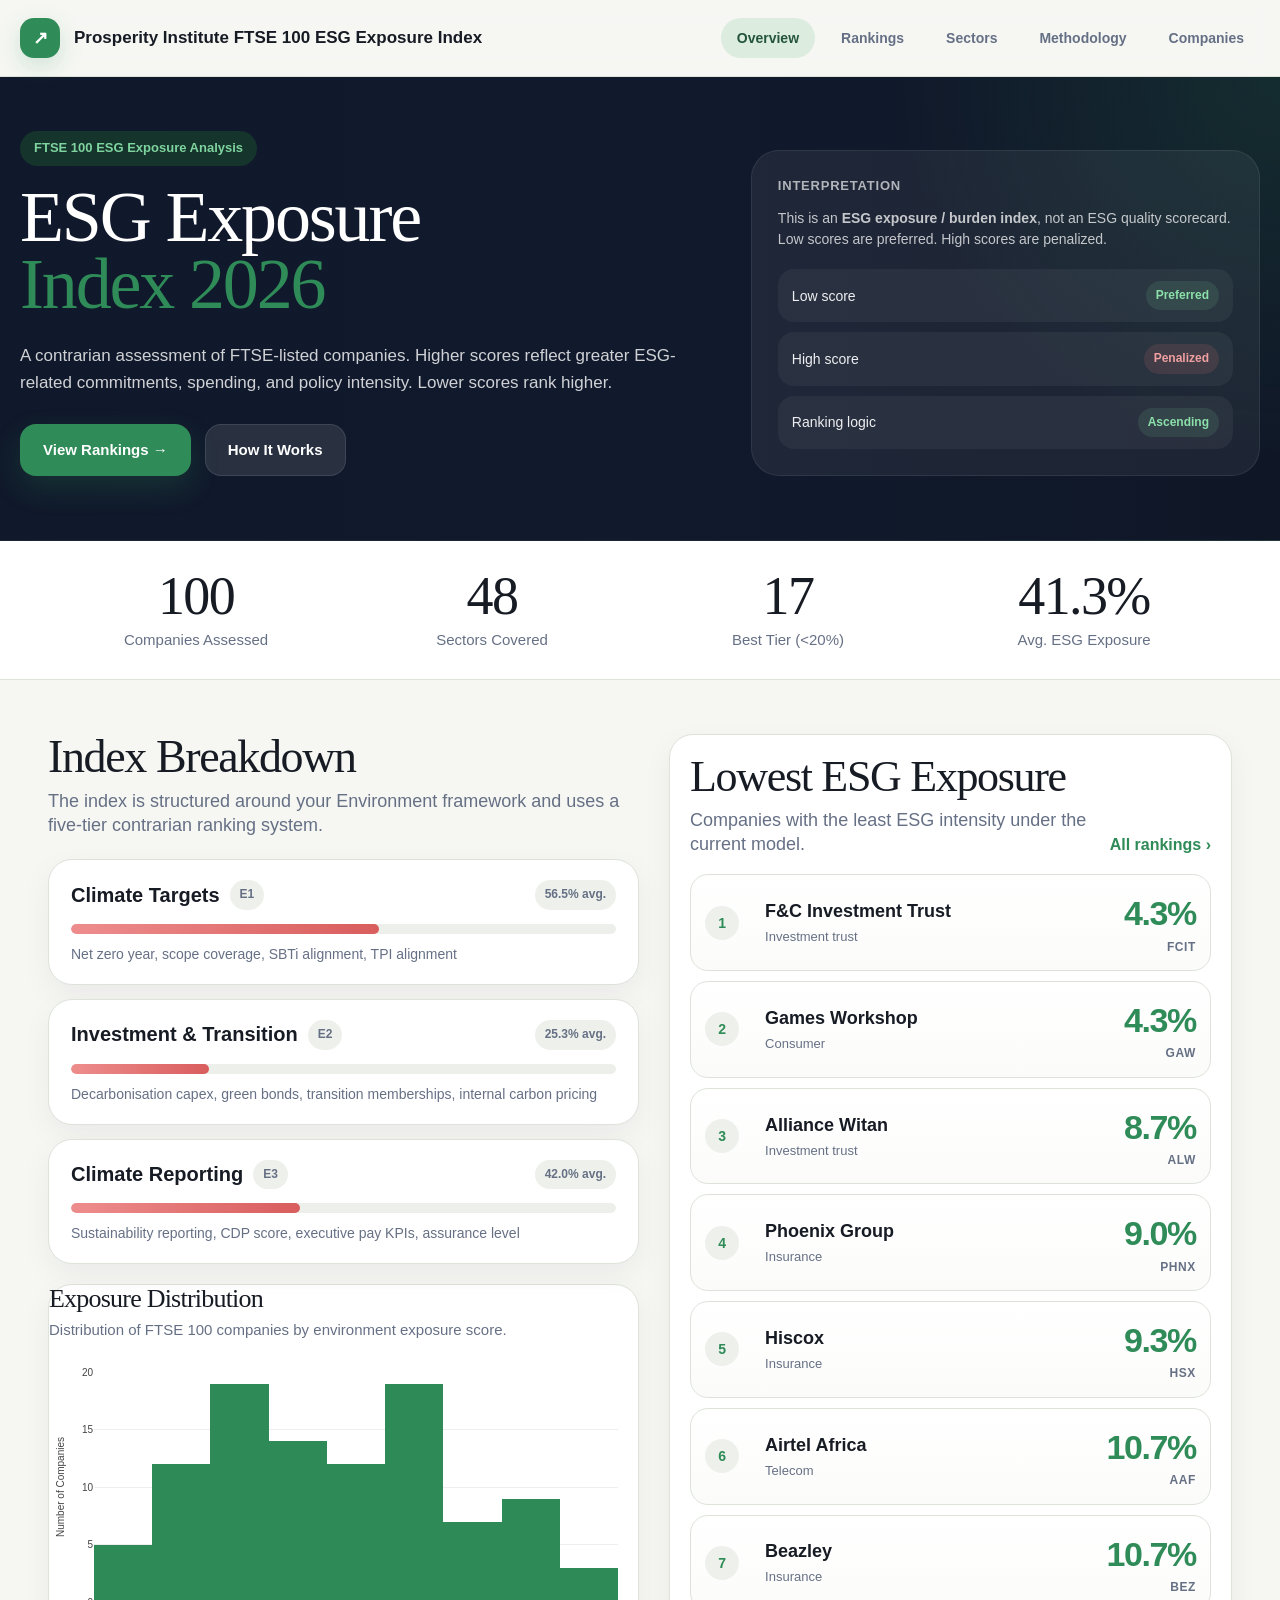
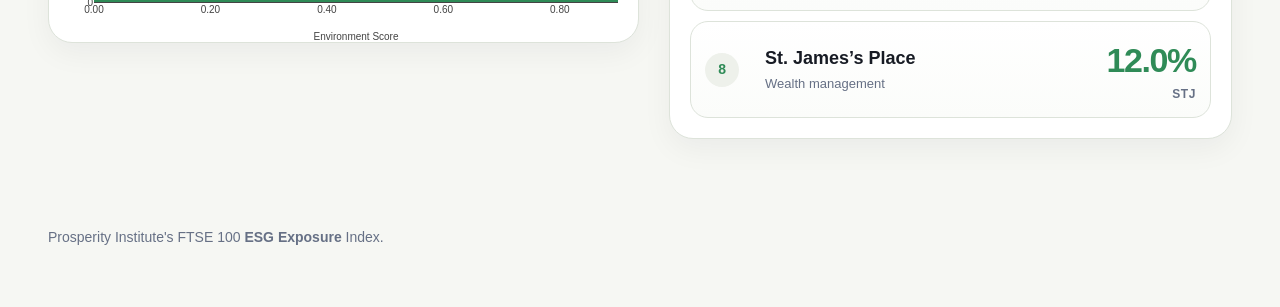
==== commit 75790dd7: "Update index.html" ====
--- a/index.html
+++ b/index.html
@@ -63,7 +63,6 @@
   <section class="page">
     <div class="wrap">
       <div class="overview-grid">
-
         <div>
           <div class="section-head">
             <div>
@@ -74,8 +73,8 @@
 
           <div class="pillar-stack" id="pillarStack"></div>
 
-          <div class="card" style="margin-top:20px;">
-            <div class="section-head overview-mini-head" style="margin-bottom:10px;">
+          <div class="card mini-chart-card" style="margin-top:20px;">
+            <div class="section-head overview-mini-head">
               <div>
                 <h2>Exposure Distribution</h2>
                 <p>Distribution of FTSE 100 companies by environment exposure score.</p>
@@ -85,7 +84,7 @@
           </div>
         </div>
 
-        <div class="card leaderboard">
+        <div class="card leaderboard main-leaderboard-card">
           <div class="section-head" style="margin-bottom:18px;">
             <div>
               <h2 style="font-size:44px;">Lowest ESG Exposure</h2>
@@ -95,7 +94,6 @@
           </div>
           <div class="leaderboard-list" id="leaderboardList"></div>
         </div>
-
       </div>
     </div>
   </section>
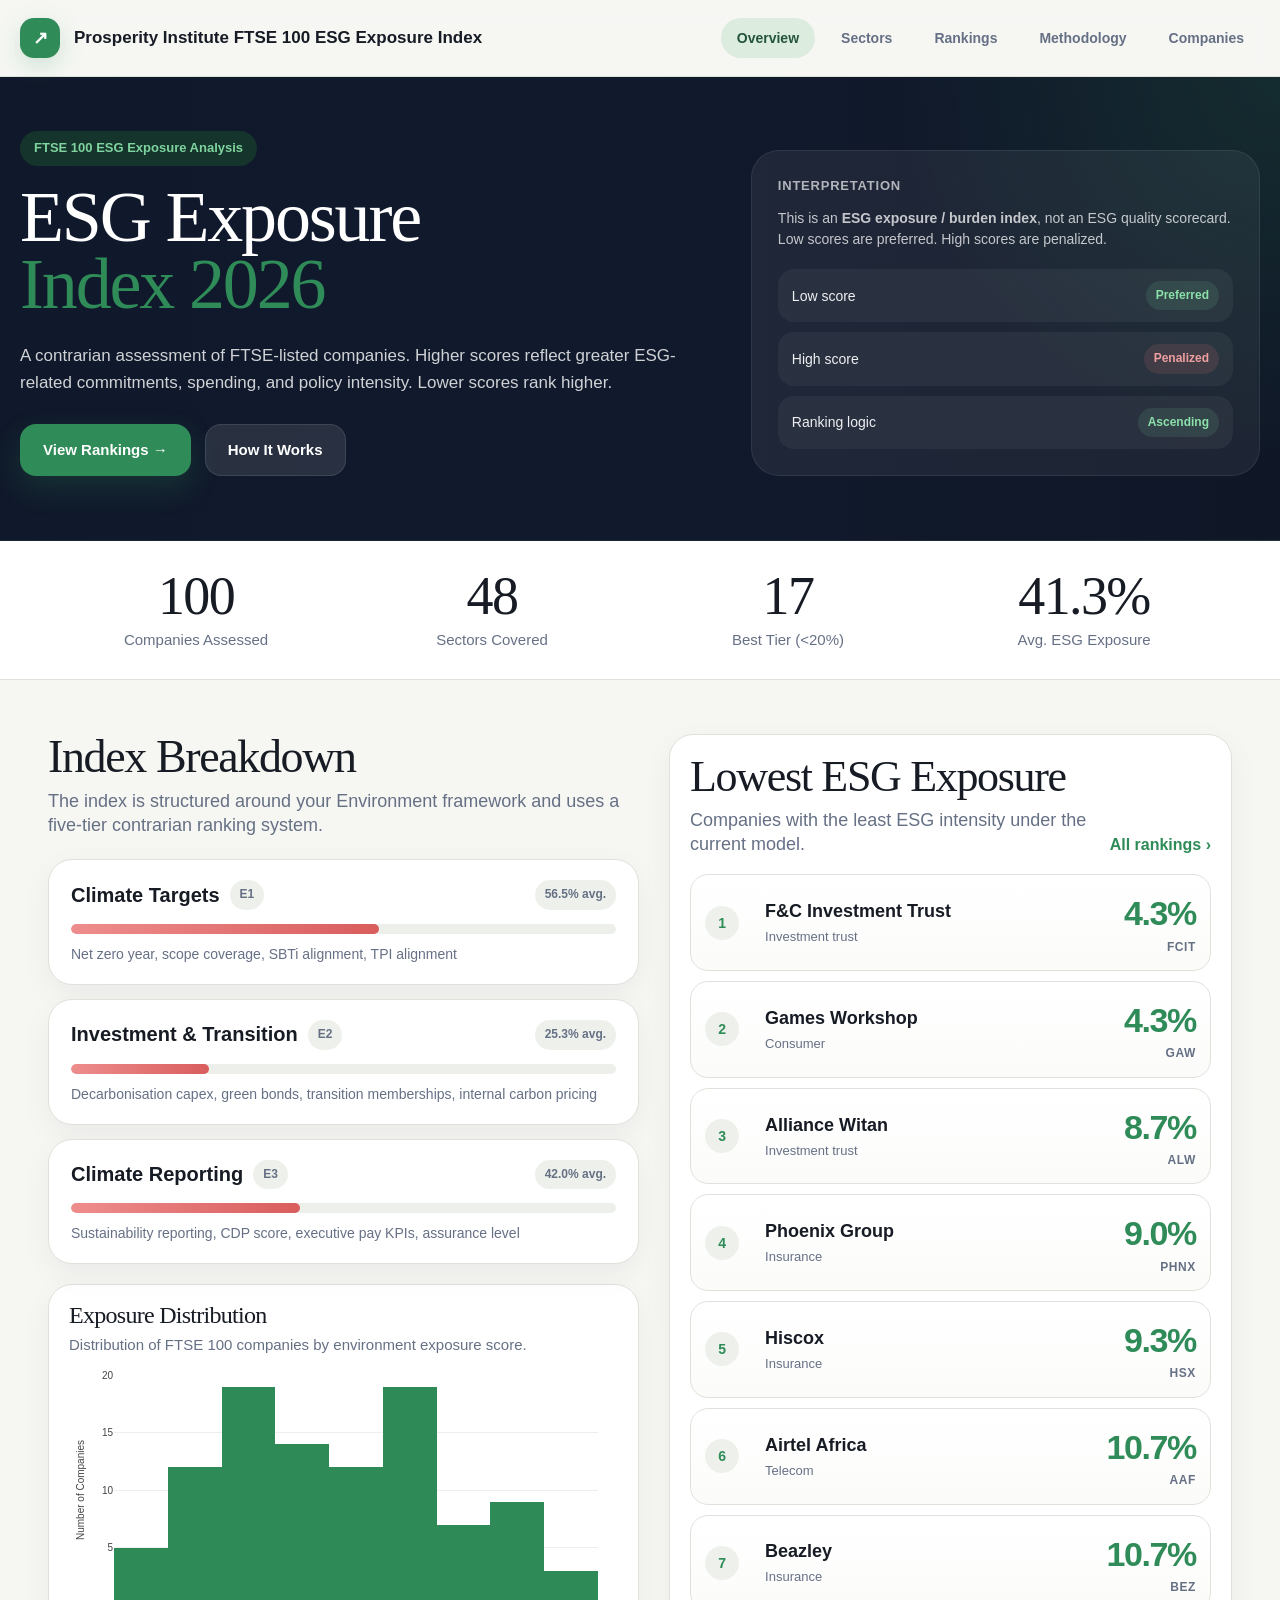
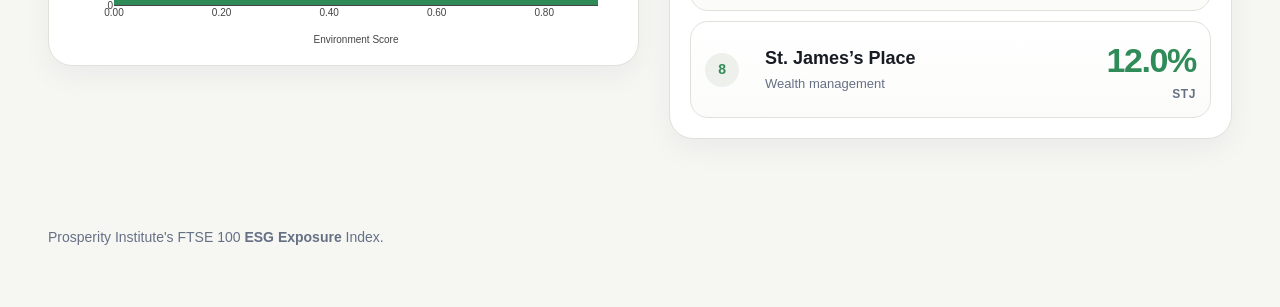
==== commit cbc6724c: "Update index.html" ====
--- a/index.html
+++ b/index.html
@@ -18,8 +18,8 @@
       </div>
       <nav class="nav-links">
         <a href="index.html" class="active">Overview</a>
+        <a href="sectors.html">Sectors</a>
         <a href="rankings.html">Rankings</a>
-        <a href="sectors.html">Sectors</a>
         <a href="methodology.html">Methodology</a>
         <a href="companies.html">Companies</a>
       </nav>
--- a/styles.css
+++ b/styles.css
@@ -632,7 +632,14 @@
   color: #c94b4b;
   background: #f9e3e3;
 }
-
+.brand {
+  display: flex;
+  align-items: center;
+  gap: 14px;
+  font-weight: 700;
+  color: var(--ink);
+  text-decoration: none;
+}
 .method-grid,
 .simple-grid {
   display: grid;
@@ -687,6 +694,7 @@
   font-size: 14px;
 }
 
+/* ===== SECTOR SUMMARY CARD FIXES ===== */
 /* ===== SECTOR SUMMARY CARD FIXES ===== */
 .sector-stat-card {
   min-height: 120px;
@@ -712,28 +720,24 @@
   margin-top: 6px;
 }
 
-/* ===== SECTOR PAGE TITLE FIX ===== */
-/* Use class="section-head sector-head" in sectors.html */
-.sector-head h2 {
-  font-size: 28px !important;
+/* ===== PANEL CARD PADDING FIX ===== */
+.mini-chart-card,
+.sector-panel-card {
+  padding: 18px 20px 20px 20px;
+}
+
+.main-leaderboard-card {
+  padding: 20px;
+}
+
+/* ===== HOMEPAGE MINI CHART FIX ===== */
+.overview-mini-head {
+  margin-bottom: 10px !important;
+}
+
+.overview-mini-head h2 {
+  font-size: 24px !important;
   line-height: 1.08 !important;
-  margin: 0 0 6px 0 !important;
-  white-space: normal !important;
-  overflow-wrap: anywhere !important;
-  word-break: break-word !important;
-}
-
-.sector-head p {
-  font-size: 15px !important;
-  line-height: 1.3 !important;
-  margin: 0 !important;
-}
-
-/* ===== HOMEPAGE MINI CHART FIX ===== */
-/* Use class="section-head overview-mini-head" in index.html */
-.overview-mini-head h2 {
-  font-size: 26px !important;
-  line-height: 1.1 !important;
   margin: 0 0 6px 0 !important;
   white-space: normal !important;
   overflow-wrap: anywhere !important;
@@ -747,27 +751,31 @@
   white-space: normal !important;
   overflow-wrap: anywhere !important;
   word-break: break-word !important;
-}
-
-@media (max-width: 1050px) {
-  .hero-inner,
-  .overview-grid,
-  .method-grid,
-  .simple-grid {
-    grid-template-columns: 1fr;
-  }
-
-  .stats-grid {
-    grid-template-columns: repeat(2, 1fr);
-  }
-
-  .toolbar {
-    grid-template-columns: 1fr;
-  }
-
-  .hero h1 {
-    font-size: 56px;
-  }
+  max-width: 100% !important;
+}
+
+/* ===== SECTOR PAGE HEADING FIX ===== */
+.sector-head {
+  margin-bottom: 14px !important;
+}
+
+.sector-head h2 {
+  font-size: 26px !important;
+  line-height: 1.08 !important;
+  margin: 0 0 6px 0 !important;
+  white-space: normal !important;
+  overflow-wrap: anywhere !important;
+  word-break: break-word !important;
+}
+
+.sector-head p {
+  font-size: 15px !important;
+  line-height: 1.3 !important;
+  margin: 0 !important;
+  white-space: normal !important;
+  overflow-wrap: anywhere !important;
+  word-break: break-word !important;
+  max-width: 100% !important;
 }
 
 @media (max-width: 900px) {
@@ -775,63 +783,25 @@
     font-size: 18px !important;
   }
 
-  .sector-head h2 {
-    font-size: 24px !important;
-  }
-
-  .sector-head p,
-  .overview-mini-head p {
-    font-size: 14px !important;
-  }
-
-  .overview-mini-head h2 {
-    font-size: 22px !important;
-  }
-}
-
-@media (max-width: 640px) {
-  .wrap,
-  .wrap-wide {
-    padding: 0 18px;
-  }
-
-  .nav {
-    gap: 14px;
-    flex-direction: column;
-    align-items: flex-start;
-  }
-
-  .nav-links {
-    gap: 6px;
-  }
-
-  .stats-grid {
-    grid-template-columns: 1fr;
-  }
-
-  .hero h1 {
-    font-size: 44px;
-  }
-
-  .section-head h1,
-  .section-head h2 {
-    font-size: 38px;
-  }
-
-  .lb-row {
-    grid-template-columns: 40px minmax(0, 1fr);
-  }
-
-  .lb-score {
-    text-align: left;
-    grid-column: 2;
-  }
-
+  .overview-mini-head h2,
   .sector-head h2 {
     font-size: 22px !important;
   }
 
-  .overview-mini-head h2 {
+  .overview-mini-head p,
+  .sector-head p {
+    font-size: 14px !important;
+  }
+
+  .mini-chart-card,
+  .sector-panel-card {
+    padding: 16px;
+  }
+}
+
+@media (max-width: 640px) {
+  .overview-mini-head h2,
+  .sector-head h2 {
     font-size: 20px !important;
   }
 }
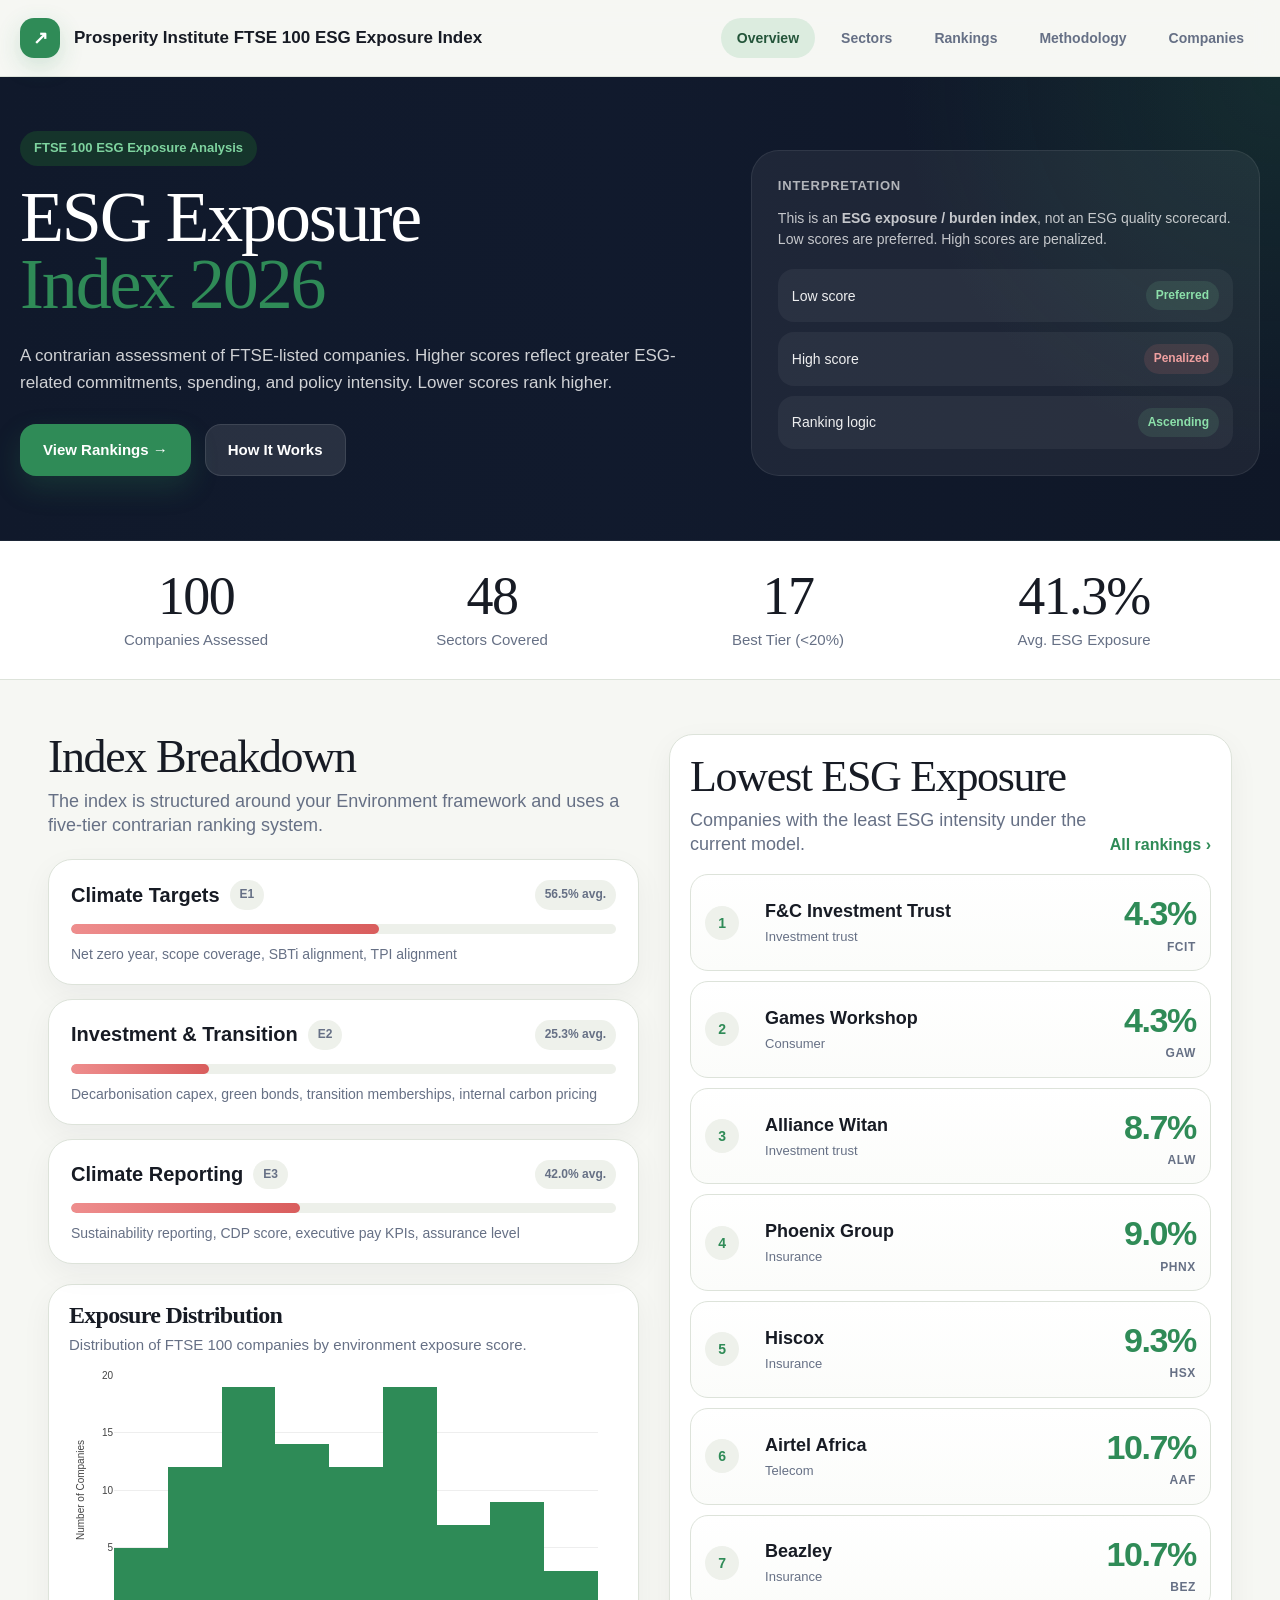
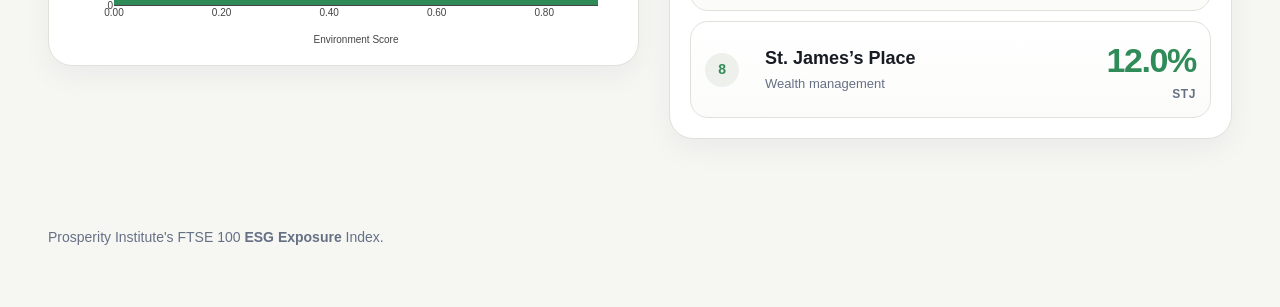
==== commit f8aeb05b: "Update index.html" ====
--- a/index.html
+++ b/index.html
@@ -76,7 +76,7 @@
           <div class="card mini-chart-card" style="margin-top:20px;">
             <div class="section-head overview-mini-head">
               <div>
-                <h2>Exposure Distribution</h2>
+                <h2><Strong>Exposure Distribution</Strong></h2>
                 <p>Distribution of FTSE 100 companies by environment exposure score.</p>
               </div>
             </div>
